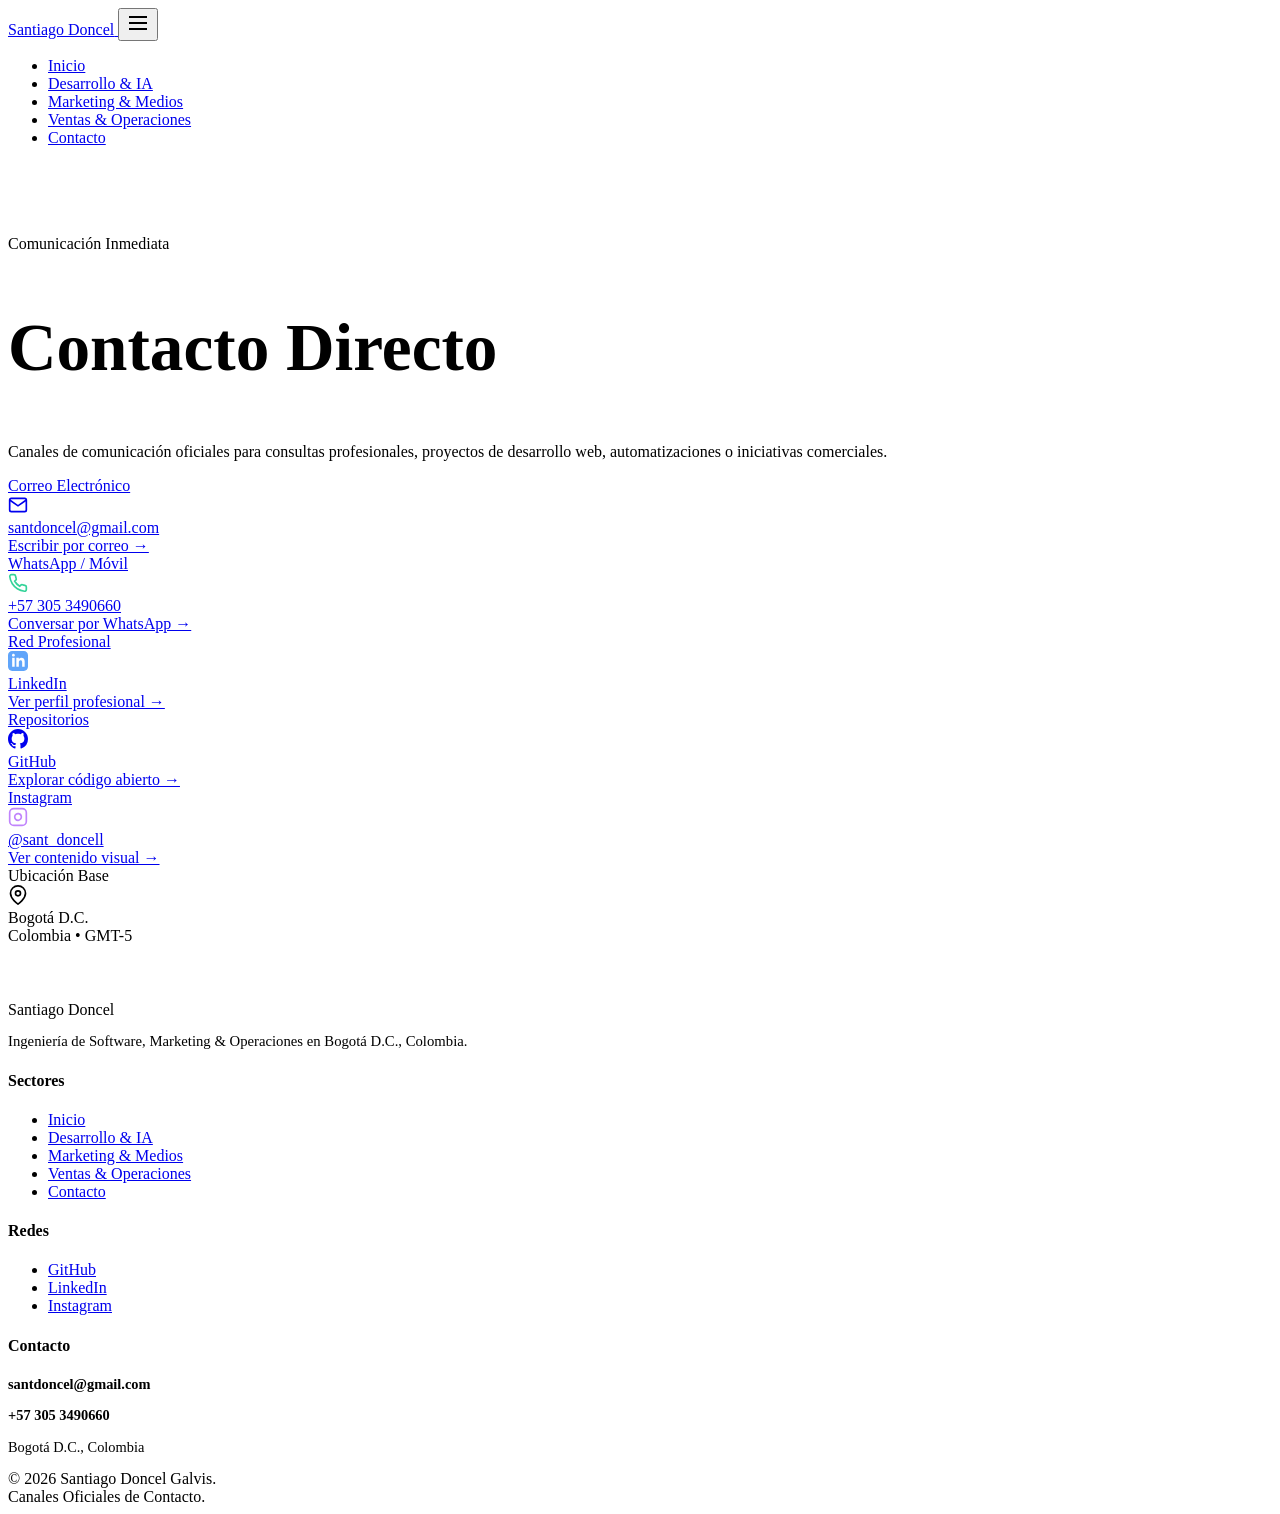
==== contacto.html @ d4a043fc "Subir sitio web inicial" ====
<!DOCTYPE html>
<html lang="es">
<head>
  <meta charset="UTF-8">
  <meta name="viewport" content="width=device-width, initial-scale=1.0">
  <meta name="description" content="Contacto Directo - Santiago Doncel Galvis. Correo electrónico, teléfono, WhatsApp, LinkedIn, GitHub e Instagram.">
  <meta name="author" content="Santiago Doncel Galvis">
  <title>Contacto Directo | Santiago Doncel Galvis</title>

  <!-- Hojas de Estilo Modulares -->
  <link rel="stylesheet" href="css/variables.css">
  <link rel="stylesheet" href="css/animations.css">
  <link rel="stylesheet" href="css/global.css">
  <link rel="stylesheet" href="css/components.css">
  <link rel="stylesheet" href="css/pages.css">

  <link rel="icon" type="image/svg+xml" href="data:image/svg+xml,<svg xmlns='http://www.w3.org/2000/svg' viewBox='0 0 100 100'><rect width='100' height='100' rx='25' fill='%23050b18'/><text x='50%' y='64%' font-size='52' font-weight='500' fill='%23f8fafc' font-family='serif' text-anchor='middle'>SD</text></svg>">
</head>
<body>

  <!-- Esferas Difuminadas con Transición Azul Claro -> Azul Oscuro -> Gris -->
  <div class="ambient-glow ambient-glow-1" aria-hidden="true"></div>
  <div class="ambient-glow ambient-glow-2" aria-hidden="true"></div>
  <div class="ambient-glow ambient-glow-3" aria-hidden="true"></div>

<!-- Encabezado y Navegación -->
  <header class="main-header" role="banner">
    <div class="nav-container">
      <a href="index.html" class="nav-brand" aria-label="Inicio - Santiago Doncel">
        <span class="brand-dot"></span>
        <span class="brand-name">Santiago Doncel</span>
      </a>

      <button class="mobile-nav-toggle" aria-label="Abrir menú de navegación" aria-expanded="false">
        <svg width="24" height="24" viewBox="0 0 24 24" fill="none" stroke="currentColor" stroke-width="2">
          <line x1="3" y1="12" x2="21" y2="12"></line>
          <line x1="3" y1="6" x2="21" y2="6"></line>
          <line x1="3" y1="18" x2="21" y2="18"></line>
        </svg>
      </button>

      <nav role="navigation">
        <ul class="nav-menu">
          <li><a href="index.html" class="nav-link">Inicio</a></li>
          <li><a href="software.html" class="nav-link">Desarrollo & IA</a></li>
          <li><a href="marketing.html" class="nav-link">Marketing & Medios</a></li>
          <li><a href="ventas.html" class="nav-link">Ventas & Operaciones</a></li>
          <li><a href="contacto.html" class="nav-link active nav-cta-btn">Contacto</a></li>
        </ul>
      </nav>
    </div>
  </header>

  <!-- Contenido Principal -->
  <main id="main-content" role="main">

    <!-- HERO CONTACTO MINIMALISTA -->
    <section class="section-padding" style="padding-top: 4.5rem; padding-bottom: 3.5rem;" aria-labelledby="contacto-hero-title">
      <div class="container">
        
        <div class="section-header text-left">
          <span class="section-kicker">Comunicación Inmediata</span>
          <h1 id="contacto-hero-title" class="hero-title" style="font-size: clamp(2.5rem, 5.5vw, 4.2rem);">
            Contacto <span class="text-serif-italic">Directo</span>
          </h1>
          <p class="section-description">
            Canales de comunicación oficiales para consultas profesionales, proyectos de desarrollo web, automatizaciones o iniciativas comerciales.
          </p>
        </div>

        <!-- CUADROS LIQUID GLASS DE CONTACTO DIRECTO -->
        <div class="contact-direct-grid animate-fade-up">
          
          <!-- Correo Electrónico -->
          <a href="mailto:santdoncel@gmail.com" class="contact-card-minimal">
            <div class="contact-card-top">
              <span class="contact-card-label">Correo Electrónico</span>
              <div class="contact-card-icon">
                <svg width="20" height="20" viewBox="0 0 24 24" fill="none" stroke="currentColor" stroke-width="2"><path d="M4 4h16c1.1 0 2 .9 2 2v12c0 1.1-.9 2-2 2H4c-1.1 0-2-.9-2-2V6c0-1.1.9-2 2-2z"></path><polyline points="22,6 12,13 2,6"></polyline></svg>
              </div>
            </div>
            <div>
              <div class="contact-card-val">santdoncel@gmail.com</div>
              <span class="contact-card-sub">Escribir por correo &rarr;</span>
            </div>
          </a>

          <!-- WhatsApp / Teléfono -->
          <a href="https://wa.me/573053490660" target="_blank" rel="noopener noreferrer" class="contact-card-minimal">
            <div class="contact-card-top">
              <span class="contact-card-label">WhatsApp / Móvil</span>
              <div class="contact-card-icon" style="color: #34d399;">
                <svg width="20" height="20" viewBox="0 0 24 24" fill="none" stroke="currentColor" stroke-width="2"><path d="M22 16.92v3a2 2 0 0 1-2.18 2 19.79 19.79 0 0 1-8.63-3.07 19.5 19.5 0 0 1-6-6 19.79 19.79 0 0 1-3.07-8.67A2 2 0 0 1 4.11 2h3a2 2 0 0 1 2 1.72 12.84 12.84 0 0 0 .7 2.81 2 2 0 0 1-.45 2.11L8.09 9.91a16 16 0 0 0 6 6l1.27-1.27a2 2 0 0 1 2.11-.45 12.84 12.84 0 0 0 2.81.7A2 2 0 0 1 22 16.92z"></path></svg>
              </div>
            </div>
            <div>
              <div class="contact-card-val">+57 305 3490660</div>
              <span class="contact-card-sub">Conversar por WhatsApp &rarr;</span>
            </div>
          </a>

          <!-- LinkedIn -->
          <a href="https://www.linkedin.com/in/santiago-doncel-4a2b92311/" target="_blank" rel="noopener noreferrer" class="contact-card-minimal">
            <div class="contact-card-top">
              <span class="contact-card-label">Red Profesional</span>
              <div class="contact-card-icon" style="color: #60a5fa;">
                <svg width="20" height="20" viewBox="0 0 24 24" fill="currentColor"><path d="M19 0h-14c-2.761 0-5 2.239-5 5v14c0 2.761 2.239 5 5 5h14c2.762 0 5-2.239 5-5v-14c0-2.761-2.238-5-5-5zm-11 19h-3v-11h3v11zm-1.5-12.268c-.966 0-1.75-.79-1.75-1.764s.784-1.764 1.75-1.764 1.75.79 1.75 1.764-.783 1.764-1.75 1.764zm13.5 12.268h-3v-5.604c0-3.368-4-3.113-4 0v5.604h-3v-11h3v1.765c1.396-2.586 7-2.777 7 2.476v6.759z"/></svg>
              </div>
            </div>
            <div>
              <div class="contact-card-val">LinkedIn</div>
              <span class="contact-card-sub">Ver perfil profesional &rarr;</span>
            </div>
          </a>

          <!-- GitHub -->
          <a href="https://github.com/Santiago-Doncel" target="_blank" rel="noopener noreferrer" class="contact-card-minimal">
            <div class="contact-card-top">
              <span class="contact-card-label">Repositorios</span>
              <div class="contact-card-icon">
                <svg width="20" height="20" viewBox="0 0 24 24" fill="currentColor"><path d="M12 0C5.37 0 0 5.37 0 12c0 5.31 3.435 9.795 8.205 11.385.6.105.825-.255.825-.57 0-.285-.015-1.23-.015-2.235-3.015.555-3.795-.735-4.035-1.41-.135-.345-.72-1.41-1.23-1.695-.42-.225-1.02-.78-.015-.795.945-.015 1.62.87 1.845 1.23 1.08 1.815 2.805 1.305 3.495.99.105-.78.42-1.305.765-1.605-2.67-.3-5.46-1.335-5.46-5.925 0-1.305.465-2.385 1.23-3.225-.12-.3-.54-1.53.12-3.18 0 0 1.005-.315 3.3 1.23.96-.27 1.98-.405 3-.405s2.04.135 3 .405c2.295-1.56 3.3-1.23 3.3-1.23.66 1.65.24 2.88.12 3.18.765.84 1.23 1.905 1.23 3.225 0 4.605-2.805 5.625-5.475 5.925.435.375.81 1.095.81 2.22 0 1.605-.015 2.895-.015 3.3 0 .315.225.69.825.57A12.02 12.02 0 0024 12c0-6.63-5.37-12-12-12z"/></svg>
              </div>
            </div>
            <div>
              <div class="contact-card-val">GitHub</div>
              <span class="contact-card-sub">Explorar código abierto &rarr;</span>
            </div>
          </a>

          <!-- Instagram -->
          <a href="https://www.instagram.com/sant_doncell?evlk=MTVpcDYzenp3eTBoOA==" target="_blank" rel="noopener noreferrer" class="contact-card-minimal">
            <div class="contact-card-top">
              <span class="contact-card-label">Instagram</span>
              <div class="contact-card-icon" style="color: #c084fc;">
                <svg width="20" height="20" viewBox="0 0 24 24" fill="none" stroke="currentColor" stroke-width="2"><rect x="2" y="2" width="20" height="20" rx="5" ry="5"></rect><path d="M16 11.37A4 4 0 1 1 12.63 8 4 4 0 0 1 16 11.37z"></path><line x1="17.5" y1="6.5" x2="17.51" y2="6.5"></line></svg>
              </div>
            </div>
            <div>
              <div class="contact-card-val">@sant_doncell</div>
              <span class="contact-card-sub">Ver contenido visual &rarr;</span>
            </div>
          </a>

          <!-- Ubicación -->
          <div class="contact-card-minimal">
            <div class="contact-card-top">
              <span class="contact-card-label">Ubicación Base</span>
              <div class="contact-card-icon">
                <svg width="20" height="20" viewBox="0 0 24 24" fill="none" stroke="currentColor" stroke-width="2"><path d="M21 10c0 7-9 13-9 13s-9-6-9-13a9 9 0 0 1 18 0z"></path><circle cx="12" cy="10" r="3"></circle></svg>
              </div>
            </div>
            <div>
              <div class="contact-card-val">Bogotá D.C.</div>
              <span class="contact-card-sub">Colombia • GMT-5</span>
            </div>
          </div>

        </div>

      </div>
    </section>

  </main>

  <!-- Footer -->
  <footer class="main-footer" role="contentinfo">
    <div class="container">
      <div class="footer-grid">
        <div class="footer-col">
          <div class="nav-brand" style="margin-bottom: 0.8rem;">
            <span class="brand-dot"></span>
            <span class="brand-name">Santiago Doncel</span>
          </div>
          <p style="font-size: 0.92rem; color: var(--color-text-muted); font-weight: 300;">
            Ingeniería de Software, Marketing & Operaciones en Bogotá D.C., Colombia.
          </p>
        </div>

        <div class="footer-col">
          <h4>Sectores</h4>
          <ul class="footer-links">
            <li><a href="index.html">Inicio</a></li>
            <li><a href="software.html">Desarrollo & IA</a></li>
            <li><a href="marketing.html">Marketing & Medios</a></li>
            <li><a href="ventas.html">Ventas & Operaciones</a></li>
            <li><a href="contacto.html">Contacto</a></li>
          </ul>
        </div>

        <div class="footer-col">
          <h4>Redes</h4>
          <ul class="footer-links">
            <li><a href="https://github.com/Santiago-Doncel" target="_blank" rel="noopener noreferrer">GitHub</a></li>
            <li><a href="https://www.linkedin.com/in/santiago-doncel-4a2b92311/" target="_blank" rel="noopener noreferrer">LinkedIn</a></li>
            <li><a href="https://www.instagram.com/sant_doncell?evlk=MTVpcDYzenp3eTBoOA==" target="_blank" rel="noopener noreferrer">Instagram</a></li>
          </ul>
        </div>

        <div class="footer-col">
          <h4>Contacto</h4>
          <p style="font-size: 0.9rem; color: var(--color-text-secondary); margin-bottom: 0.4rem;">
            <strong>santdoncel@gmail.com</strong>
          </p>
          <p style="font-size: 0.9rem; color: var(--color-text-secondary); margin-bottom: 0.4rem;">
            <strong>+57 305 3490660</strong>
          </p>
          <p style="font-size: 0.9rem; color: var(--color-text-muted);">
            Bogotá D.C., Colombia
          </p>
        </div>
      </div>

      <div class="footer-bottom">
        <div>&copy; 2026 Santiago Doncel Galvis.</div>
        <div>Canales Oficiales de Contacto.</div>
      </div>
    </div>
  </footer>

  <script src="js/main.js"></script>
</body>
</html>
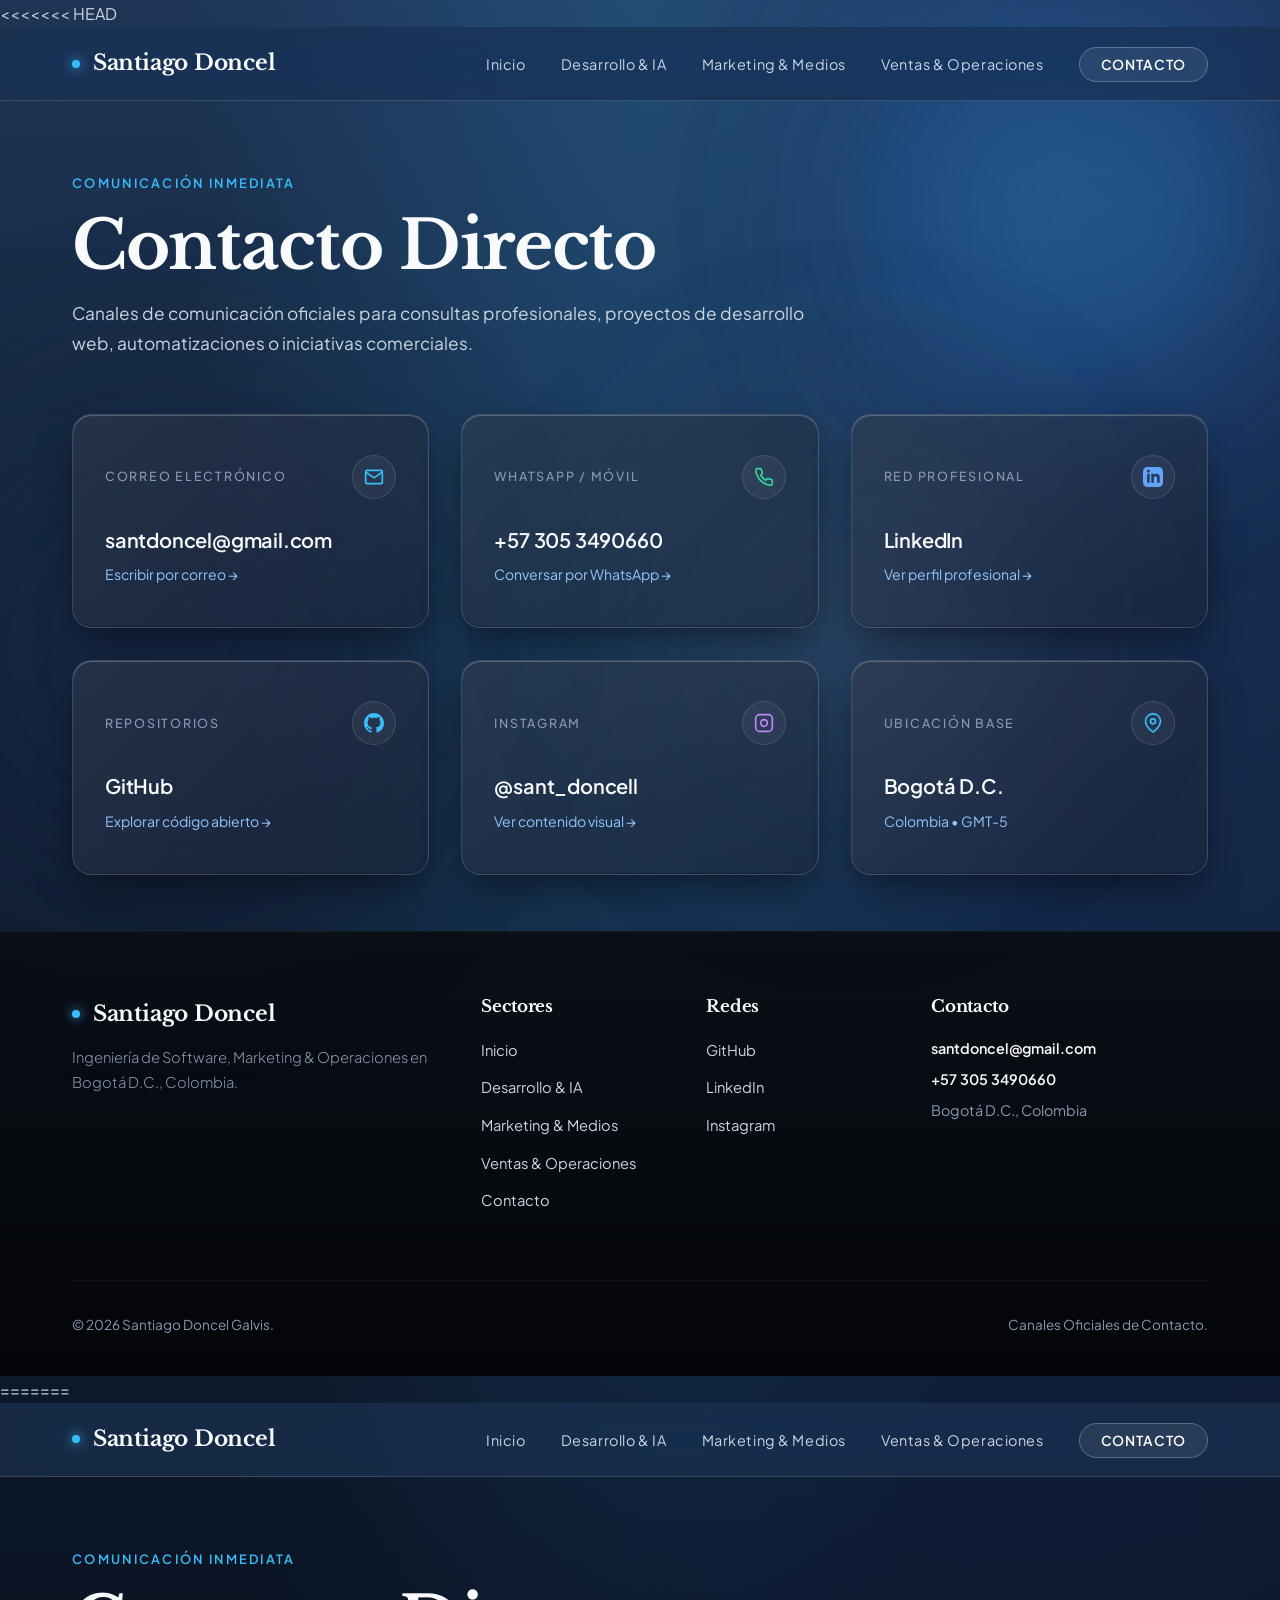
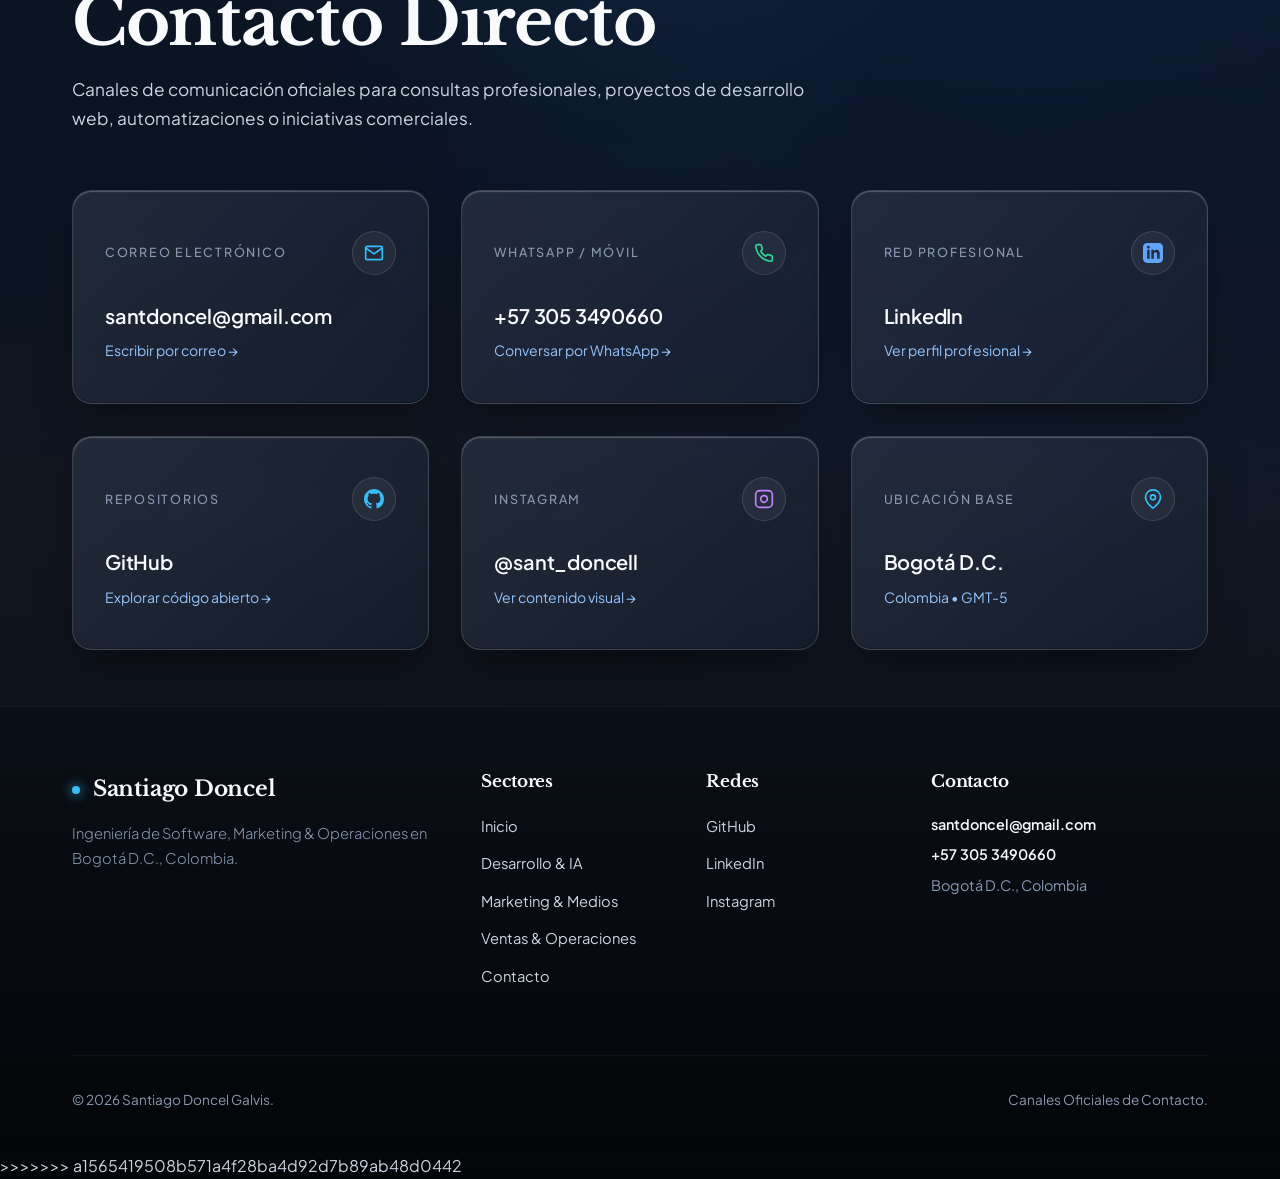
==== commit 58c1df95: "Nuevos archivos" ====
--- a/contacto.html
+++ b/contacto.html
@@ -1,3 +1,227 @@
+<<<<<<< HEAD
+<!DOCTYPE html>
+<html lang="es">
+<head>
+  <meta charset="UTF-8">
+  <meta name="viewport" content="width=device-width, initial-scale=1.0">
+  <meta name="description" content="Contacto Directo - Santiago Doncel Galvis. Correo electrónico, teléfono, WhatsApp, LinkedIn, GitHub e Instagram.">
+  <meta name="author" content="Santiago Doncel Galvis">
+  <title>Contacto Directo | Santiago Doncel Galvis</title>
+
+  <!-- Hojas de Estilo Modulares -->
+  <link rel="stylesheet" href="css/variables.css">
+  <link rel="stylesheet" href="css/animations.css">
+  <link rel="stylesheet" href="css/global.css">
+  <link rel="stylesheet" href="css/components.css">
+  <link rel="stylesheet" href="css/pages.css">
+
+  <link rel="icon" type="image/svg+xml" href="data:image/svg+xml,<svg xmlns='http://www.w3.org/2000/svg' viewBox='0 0 100 100'><rect width='100' height='100' rx='25' fill='%23050b18'/><text x='50%' y='64%' font-size='52' font-weight='500' fill='%23f8fafc' font-family='serif' text-anchor='middle'>SD</text></svg>">
+</head>
+<body>
+
+  <!-- Esferas Difuminadas con Transición Azul Claro -> Azul Oscuro -> Gris -->
+  <div class="ambient-glow ambient-glow-1" aria-hidden="true"></div>
+  <div class="ambient-glow ambient-glow-2" aria-hidden="true"></div>
+  <div class="ambient-glow ambient-glow-3" aria-hidden="true"></div>
+
+<!-- Encabezado y Navegación -->
+  <header class="main-header" role="banner">
+    <div class="nav-container">
+      <a href="index.html" class="nav-brand" aria-label="Inicio - Santiago Doncel">
+        <span class="brand-dot"></span>
+        <span class="brand-name">Santiago Doncel</span>
+      </a>
+
+      <button class="mobile-nav-toggle" aria-label="Abrir menú de navegación" aria-expanded="false">
+        <svg width="24" height="24" viewBox="0 0 24 24" fill="none" stroke="currentColor" stroke-width="2">
+          <line x1="3" y1="12" x2="21" y2="12"></line>
+          <line x1="3" y1="6" x2="21" y2="6"></line>
+          <line x1="3" y1="18" x2="21" y2="18"></line>
+        </svg>
+      </button>
+
+      <nav role="navigation">
+        <ul class="nav-menu">
+          <li><a href="index.html" class="nav-link">Inicio</a></li>
+          <li><a href="software.html" class="nav-link">Desarrollo & IA</a></li>
+          <li><a href="marketing.html" class="nav-link">Marketing & Medios</a></li>
+          <li><a href="ventas.html" class="nav-link">Ventas & Operaciones</a></li>
+          <li><a href="contacto.html" class="nav-link active nav-cta-btn">Contacto</a></li>
+        </ul>
+      </nav>
+    </div>
+  </header>
+
+  <!-- Contenido Principal -->
+  <main id="main-content" role="main">
+
+    <!-- HERO CONTACTO MINIMALISTA -->
+    <section class="section-padding" style="padding-top: 4.5rem; padding-bottom: 3.5rem;" aria-labelledby="contacto-hero-title">
+      <div class="container">
+        
+        <div class="section-header text-left">
+          <span class="section-kicker">Comunicación Inmediata</span>
+          <h1 id="contacto-hero-title" class="hero-title" style="font-size: clamp(2.5rem, 5.5vw, 4.2rem);">
+            Contacto <span class="text-serif-italic">Directo</span>
+          </h1>
+          <p class="section-description">
+            Canales de comunicación oficiales para consultas profesionales, proyectos de desarrollo web, automatizaciones o iniciativas comerciales.
+          </p>
+        </div>
+
+        <!-- CUADROS LIQUID GLASS DE CONTACTO DIRECTO -->
+        <div class="contact-direct-grid animate-fade-up">
+          
+          <!-- Correo Electrónico -->
+          <a href="mailto:santdoncel@gmail.com" class="contact-card-minimal">
+            <div class="contact-card-top">
+              <span class="contact-card-label">Correo Electrónico</span>
+              <div class="contact-card-icon">
+                <svg width="20" height="20" viewBox="0 0 24 24" fill="none" stroke="currentColor" stroke-width="2"><path d="M4 4h16c1.1 0 2 .9 2 2v12c0 1.1-.9 2-2 2H4c-1.1 0-2-.9-2-2V6c0-1.1.9-2 2-2z"></path><polyline points="22,6 12,13 2,6"></polyline></svg>
+              </div>
+            </div>
+            <div>
+              <div class="contact-card-val">santdoncel@gmail.com</div>
+              <span class="contact-card-sub">Escribir por correo &rarr;</span>
+            </div>
+          </a>
+
+          <!-- WhatsApp / Teléfono -->
+          <a href="https://wa.me/573053490660" target="_blank" rel="noopener noreferrer" class="contact-card-minimal">
+            <div class="contact-card-top">
+              <span class="contact-card-label">WhatsApp / Móvil</span>
+              <div class="contact-card-icon" style="color: #34d399;">
+                <svg width="20" height="20" viewBox="0 0 24 24" fill="none" stroke="currentColor" stroke-width="2"><path d="M22 16.92v3a2 2 0 0 1-2.18 2 19.79 19.79 0 0 1-8.63-3.07 19.5 19.5 0 0 1-6-6 19.79 19.79 0 0 1-3.07-8.67A2 2 0 0 1 4.11 2h3a2 2 0 0 1 2 1.72 12.84 12.84 0 0 0 .7 2.81 2 2 0 0 1-.45 2.11L8.09 9.91a16 16 0 0 0 6 6l1.27-1.27a2 2 0 0 1 2.11-.45 12.84 12.84 0 0 0 2.81.7A2 2 0 0 1 22 16.92z"></path></svg>
+              </div>
+            </div>
+            <div>
+              <div class="contact-card-val">+57 305 3490660</div>
+              <span class="contact-card-sub">Conversar por WhatsApp &rarr;</span>
+            </div>
+          </a>
+
+          <!-- LinkedIn -->
+          <a href="https://www.linkedin.com/in/santiago-doncel-4a2b92311/" target="_blank" rel="noopener noreferrer" class="contact-card-minimal">
+            <div class="contact-card-top">
+              <span class="contact-card-label">Red Profesional</span>
+              <div class="contact-card-icon" style="color: #60a5fa;">
+                <svg width="20" height="20" viewBox="0 0 24 24" fill="currentColor"><path d="M19 0h-14c-2.761 0-5 2.239-5 5v14c0 2.761 2.239 5 5 5h14c2.762 0 5-2.239 5-5v-14c0-2.761-2.238-5-5-5zm-11 19h-3v-11h3v11zm-1.5-12.268c-.966 0-1.75-.79-1.75-1.764s.784-1.764 1.75-1.764 1.75.79 1.75 1.764-.783 1.764-1.75 1.764zm13.5 12.268h-3v-5.604c0-3.368-4-3.113-4 0v5.604h-3v-11h3v1.765c1.396-2.586 7-2.777 7 2.476v6.759z"/></svg>
+              </div>
+            </div>
+            <div>
+              <div class="contact-card-val">LinkedIn</div>
+              <span class="contact-card-sub">Ver perfil profesional &rarr;</span>
+            </div>
+          </a>
+
+          <!-- GitHub -->
+          <a href="https://github.com/Santiago-Doncel" target="_blank" rel="noopener noreferrer" class="contact-card-minimal">
+            <div class="contact-card-top">
+              <span class="contact-card-label">Repositorios</span>
+              <div class="contact-card-icon">
+                <svg width="20" height="20" viewBox="0 0 24 24" fill="currentColor"><path d="M12 0C5.37 0 0 5.37 0 12c0 5.31 3.435 9.795 8.205 11.385.6.105.825-.255.825-.57 0-.285-.015-1.23-.015-2.235-3.015.555-3.795-.735-4.035-1.41-.135-.345-.72-1.41-1.23-1.695-.42-.225-1.02-.78-.015-.795.945-.015 1.62.87 1.845 1.23 1.08 1.815 2.805 1.305 3.495.99.105-.78.42-1.305.765-1.605-2.67-.3-5.46-1.335-5.46-5.925 0-1.305.465-2.385 1.23-3.225-.12-.3-.54-1.53.12-3.18 0 0 1.005-.315 3.3 1.23.96-.27 1.98-.405 3-.405s2.04.135 3 .405c2.295-1.56 3.3-1.23 3.3-1.23.66 1.65.24 2.88.12 3.18.765.84 1.23 1.905 1.23 3.225 0 4.605-2.805 5.625-5.475 5.925.435.375.81 1.095.81 2.22 0 1.605-.015 2.895-.015 3.3 0 .315.225.69.825.57A12.02 12.02 0 0024 12c0-6.63-5.37-12-12-12z"/></svg>
+              </div>
+            </div>
+            <div>
+              <div class="contact-card-val">GitHub</div>
+              <span class="contact-card-sub">Explorar código abierto &rarr;</span>
+            </div>
+          </a>
+
+          <!-- Instagram -->
+          <a href="https://www.instagram.com/sant_doncell?evlk=MTVpcDYzenp3eTBoOA==" target="_blank" rel="noopener noreferrer" class="contact-card-minimal">
+            <div class="contact-card-top">
+              <span class="contact-card-label">Instagram</span>
+              <div class="contact-card-icon" style="color: #c084fc;">
+                <svg width="20" height="20" viewBox="0 0 24 24" fill="none" stroke="currentColor" stroke-width="2"><rect x="2" y="2" width="20" height="20" rx="5" ry="5"></rect><path d="M16 11.37A4 4 0 1 1 12.63 8 4 4 0 0 1 16 11.37z"></path><line x1="17.5" y1="6.5" x2="17.51" y2="6.5"></line></svg>
+              </div>
+            </div>
+            <div>
+              <div class="contact-card-val">@sant_doncell</div>
+              <span class="contact-card-sub">Ver contenido visual &rarr;</span>
+            </div>
+          </a>
+
+          <!-- Ubicación -->
+          <div class="contact-card-minimal">
+            <div class="contact-card-top">
+              <span class="contact-card-label">Ubicación Base</span>
+              <div class="contact-card-icon">
+                <svg width="20" height="20" viewBox="0 0 24 24" fill="none" stroke="currentColor" stroke-width="2"><path d="M21 10c0 7-9 13-9 13s-9-6-9-13a9 9 0 0 1 18 0z"></path><circle cx="12" cy="10" r="3"></circle></svg>
+              </div>
+            </div>
+            <div>
+              <div class="contact-card-val">Bogotá D.C.</div>
+              <span class="contact-card-sub">Colombia • GMT-5</span>
+            </div>
+          </div>
+
+        </div>
+
+      </div>
+    </section>
+
+  </main>
+
+  <!-- Footer -->
+  <footer class="main-footer" role="contentinfo">
+    <div class="container">
+      <div class="footer-grid">
+        <div class="footer-col">
+          <div class="nav-brand" style="margin-bottom: 0.8rem;">
+            <span class="brand-dot"></span>
+            <span class="brand-name">Santiago Doncel</span>
+          </div>
+          <p style="font-size: 0.92rem; color: var(--color-text-muted); font-weight: 300;">
+            Ingeniería de Software, Marketing & Operaciones en Bogotá D.C., Colombia.
+          </p>
+        </div>
+
+        <div class="footer-col">
+          <h4>Sectores</h4>
+          <ul class="footer-links">
+            <li><a href="index.html">Inicio</a></li>
+            <li><a href="software.html">Desarrollo & IA</a></li>
+            <li><a href="marketing.html">Marketing & Medios</a></li>
+            <li><a href="ventas.html">Ventas & Operaciones</a></li>
+            <li><a href="contacto.html">Contacto</a></li>
+          </ul>
+        </div>
+
+        <div class="footer-col">
+          <h4>Redes</h4>
+          <ul class="footer-links">
+            <li><a href="https://github.com/Santiago-Doncel" target="_blank" rel="noopener noreferrer">GitHub</a></li>
+            <li><a href="https://www.linkedin.com/in/santiago-doncel-4a2b92311/" target="_blank" rel="noopener noreferrer">LinkedIn</a></li>
+            <li><a href="https://www.instagram.com/sant_doncell?evlk=MTVpcDYzenp3eTBoOA==" target="_blank" rel="noopener noreferrer">Instagram</a></li>
+          </ul>
+        </div>
+
+        <div class="footer-col">
+          <h4>Contacto</h4>
+          <p style="font-size: 0.9rem; color: var(--color-text-secondary); margin-bottom: 0.4rem;">
+            <strong>santdoncel@gmail.com</strong>
+          </p>
+          <p style="font-size: 0.9rem; color: var(--color-text-secondary); margin-bottom: 0.4rem;">
+            <strong>+57 305 3490660</strong>
+          </p>
+          <p style="font-size: 0.9rem; color: var(--color-text-muted);">
+            Bogotá D.C., Colombia
+          </p>
+        </div>
+      </div>
+
+      <div class="footer-bottom">
+        <div>&copy; 2026 Santiago Doncel Galvis.</div>
+        <div>Canales Oficiales de Contacto.</div>
+      </div>
+    </div>
+  </footer>
+
+  <script src="js/main.js"></script>
+</body>
+</html>
+=======
 <!DOCTYPE html>
 <html lang="es">
 <head>
@@ -220,3 +444,4 @@
   <script src="js/main.js"></script>
 </body>
 </html>
+>>>>>>> a1565419508b571a4f28ba4d92d7b89ab48d0442
--- a/css/variables.css
+++ b/css/variables.css
@@ -0,0 +1,77 @@
+/* ==========================================================================
+   PORTAFOLIO PROFESIONAL - SANTIAGO DONCEL GALVIS
+   Variables Globales: Transición de Azules Más Claros a Oscuros y Tonos de Grises
+   ========================================================================== */
+
+:root {
+  /* --- Transición Cromática Vertical: Azules Más Claros -> Oscuros -> Grises --- */
+  --color-grad-top: #1b3252;          /* Azul pizarra / acero más claro en el tope */
+  --color-grad-mid-1: #152740;        /* Azul marino medio */
+  --color-grad-mid-2: #101e33;        /* Azul noche profundo */
+  --color-grad-mid-3: #0c1729;        /* Azul medianoche */
+  --color-grad-gray-1: #121824;       /* Transición a gris pizarra / grafito */
+  --color-grad-gray-2: #0b0f17;       /* Gris carbón oscuro */
+  --color-grad-bottom: #030508;       /* Gris ébano profundo en el footer */
+
+  --color-bg-deep: #030508;
+  --color-bg-primary: #152740;
+  --color-bg-secondary: #0e1a2c;
+
+  /* --- Liquid Glass (Efecto Vidrio Líquido Orgánico) --- */
+  --liquid-glass-bg: linear-gradient(
+    135deg, 
+    rgba(255, 255, 255, 0.08) 0%, 
+    rgba(255, 255, 255, 0.02) 100%
+  ), rgba(16, 28, 48, 0.5);
+  
+  --liquid-glass-hover: linear-gradient(
+    135deg, 
+    rgba(255, 255, 255, 0.14) 0%, 
+    rgba(255, 255, 255, 0.04) 100%
+  ), rgba(20, 36, 62, 0.65);
+
+  --liquid-glass-border: rgba(255, 255, 255, 0.14);
+  --liquid-glass-border-hover: rgba(56, 189, 248, 0.45);
+  
+  --liquid-glass-shadow: 
+    0 16px 40px -10px rgba(0, 0, 0, 0.55), 
+    inset 0 1px 1px 0 rgba(255, 255, 255, 0.25),
+    inset 0 -1px 1px 0 rgba(0, 0, 0, 0.25);
+
+  --liquid-glass-shadow-hover: 
+    0 24px 50px -10px rgba(0, 0, 0, 0.7), 
+    0 0 30px rgba(56, 189, 248, 0.22),
+    inset 0 1px 2px 0 rgba(255, 255, 255, 0.4);
+
+  /* --- Acentos Sutiles de Luz --- */
+  --color-accent-cyan: #38bdf8;       /* Cian hielo refinado */
+  --color-accent-blue: #3b82f6;       /* Azul real sobrio */
+  --color-accent-soft-blue: #93c5fd;  /* Azul pálido elegante */
+  --color-accent-gold: #fbbf24;       /* Dorado tenue para logros */
+
+  /* --- Tipografía y Contrastes Nítidos --- */
+  --color-text-primary: #f8fafc;     /* Blanco platino nítido */
+  --color-text-secondary: #cbd5e1;   /* Gris perla para párrafos */
+  --color-text-muted: #8899b2;       /* Azul pizarra atenuado */
+  --color-text-dim: #475569;
+
+  /* --- Tipografía: Baskerville SOLO Y ÚNICAMENTE para títulos; Plus Jakarta Sans pareja para el resto --- */
+  --font-title: 'Libre Baskerville', Baskerville, 'Baskerville Old Face', Georgia, serif;
+  --font-body: 'Plus Jakarta Sans', -apple-system, BlinkMacSystemFont, 'Segoe UI', Roboto, sans-serif;
+  --font-mono: 'JetBrains Mono', Consolas, monospace;
+
+  /* --- Transiciones y Curvas Suaves --- */
+  --transition-fast: 0.2s cubic-bezier(0.16, 1, 0.3, 1);
+  --transition-smooth: 0.4s cubic-bezier(0.16, 1, 0.3, 1);
+  --transition-liquid: 0.6s cubic-bezier(0.16, 1, 0.3, 1);
+
+  /* --- Radios de Borde Líquidos --- */
+  --radius-liquid-sm: 12px;
+  --radius-liquid-md: 20px;
+  --radius-liquid-lg: 28px;
+  --radius-liquid-xl: 36px;
+  --radius-full: 9999px;
+
+  --max-width: 1200px;
+  --nav-height: 74px;
+}
--- a/css/animations.css
+++ b/css/animations.css
@@ -0,0 +1,122 @@
+/* ==========================================================================
+   PORTAFOLIO PROFESIONAL - SANTIAGO DONCEL GALVIS
+   Animaciones Suaves, Difuminados y Efectos Visuales
+   ========================================================================== */
+
+/* --- Animaciones de Fondo Flotante (Orbes Difuminadas) --- */
+@keyframes floatGlow {
+  0% {
+    transform: translate(0, 0) scale(1);
+    opacity: 0.35;
+  }
+  50% {
+    transform: translate(30px, -40px) scale(1.15);
+    opacity: 0.55;
+  }
+  100% {
+    transform: translate(0, 0) scale(1);
+    opacity: 0.35;
+  }
+}
+
+@keyframes floatGlowReverse {
+  0% {
+    transform: translate(0, 0) scale(1);
+    opacity: 0.3;
+  }
+  50% {
+    transform: translate(-35px, 35px) scale(1.2);
+    opacity: 0.5;
+  }
+  100% {
+    transform: translate(0, 0) scale(1);
+    opacity: 0.3;
+  }
+}
+
+/* --- Pulso Sutil para Badges --- */
+@keyframes pulseDot {
+  0% {
+    transform: scale(0.95);
+    box-shadow: 0 0 0 0 rgba(56, 189, 248, 0.7);
+  }
+  70% {
+    transform: scale(1);
+    box-shadow: 0 0 0 8px rgba(56, 189, 248, 0);
+  }
+  100% {
+    transform: scale(0.95);
+    box-shadow: 0 0 0 0 rgba(56, 189, 248, 0);
+  }
+}
+
+/* --- Entrada Suave (Fade In Up) --- */
+@keyframes fadeInUp {
+  from {
+    opacity: 0;
+    transform: translateY(24px);
+  }
+  to {
+    opacity: 1;
+    transform: translateY(0);
+  }
+}
+
+@keyframes fadeIn {
+  from { opacity: 0; }
+  to { opacity: 1; }
+}
+
+/* --- Clases Utilitarias de Animación --- */
+.animate-fade-in {
+  animation: fadeIn 0.8s ease forwards;
+}
+
+.animate-fade-up {
+  animation: fadeInUp 0.7s cubic-bezier(0.16, 1, 0.3, 1) forwards;
+}
+
+/* Retardos escalonados */
+.delay-1 { animation-delay: 0.1s; }
+.delay-2 { animation-delay: 0.2s; }
+.delay-3 { animation-delay: 0.3s; }
+.delay-4 { animation-delay: 0.4s; }
+
+/* Decoración ambiental: Esferas Difuminadas con Transición Azul Claro -> Azul Oscuro -> Gris */
+.ambient-glow {
+  position: fixed;
+  border-radius: 50%;
+  pointer-events: none;
+  z-index: 0;
+  filter: blur(85px);
+}
+
+/* Esfera 1 (Superior): Azul claro / Cian */
+.ambient-glow-1 {
+  top: -5%;
+  right: -5%;
+  width: 520px;
+  height: 520px;
+  background: radial-gradient(circle, rgba(56, 189, 248, 0.22) 0%, rgba(37, 99, 235, 0.1) 60%, transparent 80%);
+  animation: floatGlow 14s ease-in-out infinite;
+}
+
+/* Esfera 2 (Intermedia): Azul marino profundo */
+.ambient-glow-2 {
+  top: 40%;
+  left: -10%;
+  width: 580px;
+  height: 580px;
+  background: radial-gradient(circle, rgba(20, 45, 85, 0.25) 0%, rgba(14, 28, 54, 0.12) 60%, transparent 80%);
+  animation: floatGlowReverse 16s ease-in-out infinite;
+}
+
+/* Esfera 3 (Inferior): Gris pizarra / niebla de grafito */
+.ambient-glow-3 {
+  bottom: 5%;
+  right: 15%;
+  width: 480px;
+  height: 480px;
+  background: radial-gradient(circle, rgba(100, 116, 139, 0.16) 0%, rgba(51, 65, 85, 0.08) 60%, transparent 80%);
+  animation: floatGlow 18s ease-in-out infinite alternate;
+}
--- a/css/global.css
+++ b/css/global.css
@@ -0,0 +1,497 @@
+/* ==========================================================================
+   PORTAFOLIO PROFESIONAL - SANTIAGO DONCEL GALVIS
+   Estilos Globales: Transición de Azules Más Claros a Oscuros y Tonos de Grises
+   ========================================================================== */
+
+@import url('https://fonts.googleapis.com/css2?family=Libre+Baskerville:ital,wght@0,400;0,700;1,400&family=Plus+Jakarta+Sans:wght@300;400;500;600;700&family=JetBrains+Mono:wght@400;500&display=swap');
+
+/* --- Reset Universal --- */
+*, *::before, *::after {
+  box-sizing: border-box;
+  margin: 0;
+  padding: 0;
+}
+
+html {
+  font-size: 16px;
+  scroll-behavior: smooth;
+  scroll-padding-top: calc(var(--nav-height) + 20px);
+  -webkit-font-smoothing: antialiased;
+  -moz-osx-font-smoothing: grayscale;
+}
+
+/* --- Fondo con Transición Vertical: De Azules Más Claros a Oscuros y Tonos de Grises --- */
+body {
+  min-height: 100vh;
+  background-color: var(--color-grad-bottom);
+  background-image: 
+    radial-gradient(ellipse at 50% 0%, rgba(56, 189, 248, 0.16) 0%, transparent 50%),
+    radial-gradient(ellipse at 80% 30%, rgba(37, 99, 235, 0.12) 0%, transparent 60%),
+    linear-gradient(
+      180deg,
+      #1e3556 0%,          /* 1. Azul pizarra / acero más claro en la cabecera y hero */
+      #182b45 14%,         /* 2. Azul marino medio */
+      #132238 30%,         /* 3. Azul noche */
+      #0e1a2b 46%,         /* 4. Azul profundo */
+      #0a1322 62%,         /* 5. Azul oscuro medianoche */
+      #111620 76%,         /* 6. Transición a gris pizarra / grafito azulado */
+      #0b0e15 90%,         /* 7. Gris carbón oscuro */
+      #030508 100%         /* 8. Gris ébano profundo en el cierre / pie de página */
+    );
+  background-attachment: scroll;
+  background-repeat: no-repeat;
+  background-size: 100% 100%;
+  color: var(--color-text-secondary);
+  font-family: var(--font-body);
+  line-height: 1.7;
+  overflow-x: hidden;
+  position: relative;
+}
+
+/* Selección de Texto Elegante */
+::selection {
+  background: rgba(56, 189, 248, 0.35);
+  color: #ffffff;
+}
+
+/* Enlaces base */
+a {
+  color: var(--color-accent-cyan);
+  text-decoration: none;
+  font-family: inherit;
+  transition: all var(--transition-fast);
+}
+
+a:hover {
+  color: #bae6fd;
+}
+
+/* --- TÍTULOS: SOLO Y ÚNICAMENTE BASKERVILLE --- */
+h1, h2, h3, h4, h5, h6 {
+  font-family: var(--font-title);
+  color: var(--color-text-primary);
+  font-weight: 700;
+  line-height: 1.25;
+  letter-spacing: -0.01em;
+}
+
+h1 {
+  font-size: clamp(2.4rem, 5.5vw, 4rem);
+}
+
+h2 {
+  font-size: clamp(1.9rem, 3.8vw, 2.8rem);
+}
+
+h3 {
+  font-size: clamp(1.3rem, 2.4vw, 1.8rem);
+}
+
+h4 {
+  font-size: 1.15rem;
+}
+
+/* --- TIPOGRAFÍA PAREJA PARA EL RESTO (Plus Jakarta Sans) --- */
+p {
+  font-family: var(--font-body);
+  margin-bottom: 1.2rem;
+  color: var(--color-text-secondary);
+  font-weight: 400;
+  font-size: 1rem;
+}
+
+p:last-child {
+  margin-bottom: 0;
+}
+
+/* Énfasis en texto pareja */
+strong {
+  font-family: var(--font-body);
+  font-weight: 600;
+  color: var(--color-text-primary);
+}
+
+em {
+  font-style: italic;
+  color: #93c5fd;
+  font-family: inherit;
+}
+
+mark {
+  font-family: var(--font-body);
+  background: rgba(56, 189, 248, 0.15);
+  color: var(--color-accent-cyan);
+  padding: 0.15em 0.5em;
+  border-radius: 6px;
+  border: 1px solid rgba(56, 189, 248, 0.3);
+  font-weight: 500;
+}
+
+code {
+  font-family: var(--font-mono);
+  font-size: 0.88em;
+  background: rgba(8, 16, 32, 0.7);
+  color: #7dd3fc;
+  padding: 0.2em 0.5em;
+  border-radius: 6px;
+  border: 1px solid rgba(255, 255, 255, 0.1);
+}
+
+ins {
+  font-family: var(--font-body);
+  text-decoration: none;
+  background: rgba(16, 185, 129, 0.14);
+  color: #34d399;
+  padding: 0.1em 0.4em;
+  border-radius: 4px;
+  font-weight: 500;
+}
+
+del {
+  font-family: var(--font-body);
+  color: #64748b;
+  text-decoration: line-through;
+}
+
+abbr[title] {
+  text-decoration: underline dotted var(--color-accent-cyan);
+  cursor: help;
+}
+
+.text-gradient {
+  background: linear-gradient(135deg, #ffffff 0%, #cbd5e1 50%, #38bdf8 100%);
+  -webkit-background-clip: text;
+  -webkit-text-fill-color: transparent;
+  display: inline-block;
+}
+
+.text-title-italic {
+  font-family: var(--font-title);
+  font-style: italic;
+  font-weight: 400;
+}
+
+/* --- Contenedores y Estructuras Divisorias --- */
+.container {
+  width: 100%;
+  max-width: var(--max-width);
+  margin-left: auto;
+  margin-right: auto;
+  padding-left: 2rem;
+  padding-right: 2rem;
+  position: relative;
+  z-index: 1;
+}
+
+.section-padding {
+  padding-top: 5.5rem;
+  padding-bottom: 5.5rem;
+}
+
+.section-padding-sm {
+  padding-top: 3.5rem;
+  padding-bottom: 3.5rem;
+}
+
+/* Divisor Minimalista Líquido */
+.glow-divider {
+  border: none;
+  height: 1px;
+  background: linear-gradient(90deg, transparent, rgba(255, 255, 255, 0.18), transparent);
+  margin: 4rem auto;
+  width: 70%;
+}
+
+.section-header {
+  text-align: center;
+  margin-bottom: 3.5rem;
+  max-width: 760px;
+  margin-left: auto;
+  margin-right: auto;
+}
+
+.section-header.text-left {
+  text-align: left;
+  margin-left: 0;
+}
+
+.section-kicker {
+  display: inline-block;
+  font-family: var(--font-body);
+  font-size: 0.8rem;
+  font-weight: 600;
+  text-transform: uppercase;
+  letter-spacing: 0.18em;
+  color: var(--color-accent-cyan);
+  margin-bottom: 0.9rem;
+}
+
+.section-description {
+  font-family: var(--font-body);
+  font-size: 1.08rem;
+  color: var(--color-text-secondary);
+  font-weight: 400;
+  margin-top: 1rem;
+  line-height: 1.7;
+}
+
+/* --- Navegación Principal (Liquid Glass en Azul Claro Superior) --- */
+.main-header {
+  position: sticky;
+  top: 0;
+  left: 0;
+  width: 100%;
+  height: var(--nav-height);
+  background: rgba(28, 48, 77, 0.75);
+  backdrop-filter: blur(24px) saturate(180%);
+  -webkit-backdrop-filter: blur(24px) saturate(180%);
+  border-bottom: 1px solid rgba(255, 255, 255, 0.14);
+  z-index: 1000;
+  transition: all var(--transition-smooth);
+}
+
+.main-header.scrolled {
+  background: rgba(14, 24, 40, 0.92);
+  border-bottom-color: rgba(255, 255, 255, 0.18);
+  box-shadow: 0 10px 30px rgba(0, 0, 0, 0.45);
+}
+
+.nav-container {
+  display: flex;
+  align-items: center;
+  justify-content: space-between;
+  height: 100%;
+  max-width: var(--max-width);
+  margin: 0 auto;
+  padding: 0 2rem;
+}
+
+.nav-brand {
+  display: flex;
+  align-items: center;
+  gap: 0.8rem;
+}
+
+.brand-dot {
+  width: 8px;
+  height: 8px;
+  border-radius: 50%;
+  background: var(--color-accent-cyan);
+  box-shadow: 0 0 12px var(--color-accent-cyan);
+}
+
+.brand-name {
+  font-family: var(--font-title);
+  font-size: 1.35rem;
+  letter-spacing: -0.01em;
+  color: var(--color-text-primary);
+  font-weight: 700;
+}
+
+.nav-menu {
+  display: flex;
+  align-items: center;
+  list-style: none;
+  gap: 2.2rem;
+}
+
+.nav-link {
+  font-family: var(--font-body);
+  font-size: 0.9rem;
+  font-weight: 400;
+  letter-spacing: 0.04em;
+  color: var(--color-text-secondary);
+  padding: 0.4rem 0;
+  position: relative;
+  transition: color var(--transition-fast);
+}
+
+.nav-link::after {
+  content: '';
+  position: absolute;
+  bottom: 0;
+  left: 0;
+  width: 0;
+  height: 1px;
+  background: var(--color-accent-cyan);
+  transition: width var(--transition-fast);
+}
+
+.nav-link:hover {
+  color: var(--color-text-primary);
+}
+
+.nav-link:hover::after,
+.nav-link.active::after {
+  width: 100%;
+}
+
+.nav-link.active {
+  color: var(--color-text-primary);
+  font-weight: 600;
+}
+
+.nav-cta-btn {
+  font-family: var(--font-body);
+  padding: 0.5rem 1.3rem;
+  border: 1px solid rgba(255, 255, 255, 0.25);
+  border-radius: var(--radius-full);
+  background: rgba(255, 255, 255, 0.08);
+  backdrop-filter: blur(12px);
+  color: #ffffff !important;
+  font-size: 0.86rem;
+  font-weight: 500;
+  letter-spacing: 0.06em;
+  text-transform: uppercase;
+  transition: all var(--transition-fast);
+}
+
+.nav-cta-btn:hover {
+  background: rgba(255, 255, 255, 0.16);
+  border-color: rgba(255, 255, 255, 0.45);
+  box-shadow: 0 0 20px rgba(56, 189, 248, 0.3);
+  transform: translateY(-1px);
+}
+
+.nav-cta-btn::after {
+  display: none !important;
+}
+
+.mobile-nav-toggle {
+  display: none;
+  background: transparent;
+  border: none;
+  cursor: pointer;
+  padding: 0.5rem;
+  color: var(--color-text-primary);
+}
+
+/* --- Pie de Página Minimalista (Gris Carbón / Ébano Profundo) --- */
+.main-footer {
+  background: linear-gradient(180deg, #0b0f17 0%, #030508 100%);
+  border-top: 1px solid rgba(255, 255, 255, 0.08);
+  padding-top: 4rem;
+  padding-bottom: 2.5rem;
+  position: relative;
+  font-family: var(--font-body);
+}
+
+.footer-grid {
+  display: grid;
+  grid-template-columns: 2fr 1fr 1fr 1.5fr;
+  gap: 2.5rem;
+  margin-bottom: 3.5rem;
+}
+
+.footer-col h4 {
+  font-family: var(--font-title);
+  font-size: 1.05rem;
+  color: var(--color-text-primary);
+  margin-bottom: 1.2rem;
+  font-weight: 700;
+}
+
+.footer-links {
+  list-style: none;
+}
+
+.footer-links li {
+  margin-bottom: 0.65rem;
+}
+
+.footer-links a {
+  font-family: var(--font-body);
+  color: var(--color-text-secondary);
+  font-size: 0.92rem;
+  font-weight: 400;
+  transition: color var(--transition-fast);
+}
+
+.footer-links a:hover {
+  color: var(--color-accent-cyan);
+}
+
+.footer-social-row {
+  display: flex;
+  gap: 0.8rem;
+  margin-top: 1rem;
+}
+
+.social-pill-btn {
+  display: inline-flex;
+  align-items: center;
+  justify-content: center;
+  width: 42px;
+  height: 42px;
+  border-radius: 50%;
+  background: rgba(255, 255, 255, 0.04);
+  border: 1px solid rgba(255, 255, 255, 0.12);
+  color: var(--color-text-secondary);
+  transition: all var(--transition-fast);
+}
+
+.social-pill-btn:hover {
+  background: rgba(255, 255, 255, 0.1);
+  color: #ffffff;
+  border-color: rgba(255, 255, 255, 0.35);
+  transform: translateY(-2px);
+}
+
+.footer-bottom {
+  display: flex;
+  align-items: center;
+  justify-content: space-between;
+  padding-top: 2rem;
+  border-top: 1px solid rgba(255, 255, 255, 0.05);
+  font-size: 0.85rem;
+  color: var(--color-text-muted);
+  font-weight: 400;
+}
+
+/* --- Media Queries Responsivas --- */
+@media (max-width: 992px) {
+  .footer-grid {
+    grid-template-columns: 1fr 1fr;
+    gap: 2rem;
+  }
+}
+
+@media (max-width: 768px) {
+  .mobile-nav-toggle {
+    display: block;
+  }
+
+  .nav-menu {
+    position: fixed;
+    top: var(--nav-height);
+    left: 0;
+    width: 100%;
+    background: rgba(16, 26, 42, 0.98);
+    backdrop-filter: blur(30px);
+    flex-direction: column;
+    padding: 2.5rem 2rem;
+    gap: 1.8rem;
+    border-bottom: 1px solid var(--liquid-glass-border);
+    transform: translateY(-150%);
+    opacity: 0;
+    visibility: hidden;
+    transition: all var(--transition-smooth);
+  }
+
+  .nav-menu.open {
+    transform: translateY(0);
+    opacity: 1;
+    visibility: visible;
+  }
+
+  .footer-grid {
+    grid-template-columns: 1fr;
+    gap: 2rem;
+  }
+
+  .footer-bottom {
+    flex-direction: column;
+    gap: 1rem;
+    text-align: center;
+  }
+}
--- a/css/components.css
+++ b/css/components.css
@@ -0,0 +1,485 @@
+/* ==========================================================================
+   PORTAFOLIO PROFESIONAL - SANTIAGO DONCEL GALVIS
+   Componentes: Cuadros Liquid Glass, Tablas Minimalistas, Botones y Visor Lightbox
+   ========================================================================== */
+
+/* --- Cuadros Liquid Glass (Vidrio Líquido Orgánico) --- */
+.glass-card,
+.liquid-glass-card {
+  background: var(--liquid-glass-bg);
+  backdrop-filter: blur(28px) saturate(190%);
+  -webkit-backdrop-filter: blur(28px) saturate(190%);
+  border: 1px solid var(--liquid-glass-border);
+  border-radius: var(--radius-liquid-lg);
+  padding: 2.4rem;
+  box-shadow: var(--liquid-glass-shadow);
+  transition: all var(--transition-liquid);
+  position: relative;
+  overflow: hidden;
+}
+
+/* Reflejo especular superior característico del vidrio líquido */
+.glass-card::before,
+.liquid-glass-card::before {
+  content: '';
+  position: absolute;
+  top: 0;
+  left: 5%;
+  right: 5%;
+  height: 1px;
+  background: linear-gradient(90deg, transparent, rgba(255, 255, 255, 0.4), transparent);
+  pointer-events: none;
+}
+
+.glass-card:hover,
+.liquid-glass-card:hover {
+  background: var(--liquid-glass-hover);
+  border-color: var(--liquid-glass-border-hover);
+  box-shadow: var(--liquid-glass-shadow-hover);
+  transform: translateY(-4px);
+}
+
+/* Tarjeta de métrica minimalista (Tipografía pareja en números) */
+.stat-card {
+  padding: 2rem 1.6rem;
+  text-align: center;
+  border-radius: var(--radius-liquid-md);
+  background: var(--liquid-glass-bg);
+  backdrop-filter: blur(20px);
+  -webkit-backdrop-filter: blur(20px);
+  border: 1px solid var(--liquid-glass-border);
+  box-shadow: var(--liquid-glass-shadow);
+  transition: all var(--transition-smooth);
+}
+
+.stat-card:hover {
+  border-color: rgba(255, 255, 255, 0.3);
+  transform: translateY(-3px);
+}
+
+.stat-number {
+  font-family: var(--font-body);
+  font-size: 2.6rem;
+  font-weight: 700;
+  color: var(--color-text-primary);
+  line-height: 1;
+  margin-bottom: 0.5rem;
+  letter-spacing: -0.02em;
+}
+
+.stat-number.gold {
+  color: #fbbf24;
+}
+
+.stat-label {
+  font-family: var(--font-body);
+  font-size: 0.82rem;
+  font-weight: 500;
+  color: var(--color-text-muted);
+  text-transform: uppercase;
+  letter-spacing: 0.08em;
+}
+
+/* --- Botones Minimalistas (Tipografía Pareja) --- */
+.btn {
+  display: inline-flex;
+  align-items: center;
+  justify-content: center;
+  gap: 0.6rem;
+  padding: 0.85rem 1.8rem;
+  font-family: var(--font-body);
+  font-size: 0.88rem;
+  font-weight: 500;
+  letter-spacing: 0.04em;
+  border-radius: var(--radius-full);
+  cursor: pointer;
+  border: 1px solid transparent;
+  transition: all var(--transition-fast);
+  text-decoration: none;
+  line-height: 1;
+}
+
+.btn:active {
+  transform: scale(0.98);
+}
+
+.btn-primary {
+  background: #ffffff;
+  color: #02050e !important;
+  font-weight: 600;
+  box-shadow: 0 4px 20px rgba(255, 255, 255, 0.2);
+}
+
+.btn-primary:hover {
+  background: #e2e8f0;
+  transform: translateY(-2px);
+  box-shadow: 0 8px 25px rgba(255, 255, 255, 0.35);
+}
+
+.btn-secondary {
+  background: rgba(255, 255, 255, 0.04);
+  color: #ffffff !important;
+  border: 1px solid rgba(255, 255, 255, 0.18);
+  backdrop-filter: blur(16px);
+}
+
+.btn-secondary:hover {
+  background: rgba(255, 255, 255, 0.1);
+  border-color: rgba(255, 255, 255, 0.4);
+  transform: translateY(-2px);
+}
+
+.btn-sm {
+  padding: 0.55rem 1.25rem;
+  font-size: 0.82rem;
+}
+
+.btn-group {
+  display: flex;
+  flex-wrap: wrap;
+  align-items: center;
+  gap: 1rem;
+}
+
+/* --- Badges y Chips Minimalistas --- */
+.badge {
+  display: inline-flex;
+  align-items: center;
+  gap: 0.4rem;
+  padding: 0.32rem 0.85rem;
+  font-family: var(--font-body);
+  font-size: 0.76rem;
+  font-weight: 500;
+  border-radius: var(--radius-full);
+  letter-spacing: 0.05em;
+  text-transform: uppercase;
+}
+
+.badge-cyan {
+  background: rgba(56, 189, 248, 0.08);
+  color: #7dd3fc;
+  border: 1px solid rgba(56, 189, 248, 0.25);
+}
+
+.badge-blue {
+  background: rgba(37, 99, 235, 0.1);
+  color: #93c5fd;
+  border: 1px solid rgba(37, 99, 235, 0.25);
+}
+
+.badge-gold {
+  background: rgba(245, 158, 11, 0.1);
+  color: #fbbf24;
+  border: 1px solid rgba(245, 158, 11, 0.3);
+}
+
+.badge-purple {
+  background: rgba(168, 85, 247, 0.1);
+  color: #c084fc;
+  border: 1px solid rgba(168, 85, 247, 0.25);
+}
+
+.badge-emerald {
+  background: rgba(16, 185, 129, 0.1);
+  color: #34d399;
+  border: 1px solid rgba(16, 185, 129, 0.3);
+}
+
+.tech-cloud {
+  display: flex;
+  flex-wrap: wrap;
+  gap: 0.5rem;
+  margin: 1rem 0;
+}
+
+.tech-chip {
+  display: inline-flex;
+  align-items: center;
+  gap: 0.35rem;
+  background: rgba(255, 255, 255, 0.03);
+  border: 1px solid rgba(255, 255, 255, 0.08);
+  padding: 0.35rem 0.85rem;
+  border-radius: var(--radius-liquid-sm);
+  font-family: var(--font-body);
+  font-size: 0.82rem;
+  font-weight: 400;
+  color: var(--color-text-secondary);
+  transition: all var(--transition-fast);
+}
+
+.tech-chip:hover {
+  background: rgba(255, 255, 255, 0.08);
+  border-color: rgba(255, 255, 255, 0.25);
+  color: #ffffff;
+}
+
+/* --- TABLAS MINIMALISTAS LIQUID GLASS --- */
+.table-responsive {
+  width: 100%;
+  overflow-x: auto;
+  -webkit-overflow-scrolling: touch;
+  margin: 2rem 0;
+  border-radius: var(--radius-liquid-md);
+  border: 1px solid var(--liquid-glass-border);
+  background: var(--liquid-glass-bg);
+  backdrop-filter: blur(28px);
+  -webkit-backdrop-filter: blur(28px);
+  box-shadow: var(--liquid-glass-shadow);
+}
+
+table.custom-table {
+  width: 100%;
+  border-collapse: collapse;
+  text-align: left;
+  font-size: 0.92rem;
+  font-family: var(--font-body);
+}
+
+table.custom-table caption {
+  caption-side: top;
+  text-align: left;
+  padding: 1.4rem 1.8rem 0.8rem;
+  font-family: var(--font-title);
+  font-size: 1.35rem;
+  font-weight: 700;
+  color: var(--color-text-primary);
+}
+
+table.custom-table thead {
+  border-bottom: 1px solid rgba(255, 255, 255, 0.12);
+  background: rgba(255, 255, 255, 0.02);
+}
+
+table.custom-table th {
+  padding: 1rem 1.4rem;
+  font-family: var(--font-body);
+  font-size: 0.78rem;
+  font-weight: 600;
+  text-transform: uppercase;
+  letter-spacing: 0.1em;
+  color: var(--color-text-muted);
+}
+
+table.custom-table td {
+  padding: 1.1rem 1.4rem;
+  border-bottom: 1px solid rgba(255, 255, 255, 0.04);
+  color: var(--color-text-secondary);
+  font-family: var(--font-body);
+  font-weight: 400;
+}
+
+table.custom-table tbody tr {
+  transition: background-color var(--transition-fast);
+}
+
+table.custom-table tbody tr:hover {
+  background: rgba(255, 255, 255, 0.03);
+}
+
+table.custom-table tbody tr:last-child td {
+  border-bottom: none;
+}
+
+table.custom-table tfoot {
+  border-top: 1px solid rgba(255, 255, 255, 0.08);
+  font-size: 0.84rem;
+  color: var(--color-text-muted);
+}
+
+table.custom-table tfoot td {
+  padding: 0.9rem 1.4rem;
+}
+
+/* --- Imágenes, Figuras y Liquid Glass Cards para Galería --- */
+figure {
+  margin: 0;
+  display: block;
+}
+
+.profile-figure {
+  position: relative;
+  display: inline-block;
+  border-radius: var(--radius-liquid-xl);
+  padding: 10px;
+  background: var(--liquid-glass-bg);
+  backdrop-filter: blur(28px);
+  -webkit-backdrop-filter: blur(28px);
+  border: 1px solid var(--liquid-glass-border);
+  box-shadow: var(--liquid-glass-shadow);
+  transition: all var(--transition-smooth);
+}
+
+.profile-figure:hover {
+  border-color: rgba(255, 255, 255, 0.3);
+  transform: translateY(-4px);
+  box-shadow: var(--liquid-glass-shadow-hover);
+}
+
+.profile-img {
+  display: block;
+  width: 100%;
+  max-width: 380px;
+  height: 480px;
+  object-fit: cover;
+  border-radius: var(--radius-liquid-lg);
+}
+
+/* Galería de Marketing con Liquid Glass */
+.marketing-grid {
+  display: grid;
+  grid-template-columns: repeat(3, 1fr);
+  gap: 2rem;
+}
+
+.photo-card {
+  border-radius: var(--radius-liquid-lg);
+  overflow: hidden;
+  background: var(--liquid-glass-bg);
+  backdrop-filter: blur(24px);
+  -webkit-backdrop-filter: blur(24px);
+  border: 1px solid var(--liquid-glass-border);
+  box-shadow: var(--liquid-glass-shadow);
+  transition: all var(--transition-liquid);
+  display: flex;
+  flex-direction: column;
+  cursor: pointer;
+}
+
+.photo-card:hover {
+  background: var(--liquid-glass-hover);
+  border-color: var(--liquid-glass-border-hover);
+  box-shadow: var(--liquid-glass-shadow-hover);
+  transform: translateY(-6px);
+}
+
+.photo-card-img-wrap {
+  width: 100%;
+  height: 280px;
+  overflow: hidden;
+  position: relative;
+  background: #000;
+}
+
+.photo-card-img-wrap img {
+  width: 100%;
+  height: 100%;
+  object-fit: cover;
+  transition: transform var(--transition-liquid);
+}
+
+.photo-card:hover .photo-card-img-wrap img {
+  transform: scale(1.05);
+}
+
+.photo-card-body {
+  padding: 1.6rem;
+  display: flex;
+  flex-direction: column;
+  flex-grow: 1;
+}
+
+/* Título de la tarjeta fotográfica: Baskerville */
+.photo-card-body h4 {
+  font-family: var(--font-title);
+  font-size: 1.25rem;
+  margin-bottom: 0.4rem;
+  font-weight: 700;
+}
+
+.photo-card-body p {
+  font-family: var(--font-body);
+  font-size: 0.9rem;
+  color: var(--color-text-muted);
+  line-height: 1.5;
+  margin-bottom: 0;
+  font-weight: 400;
+}
+
+/* --- Modal / Lightbox Minimalista --- */
+.lightbox-modal {
+  display: none;
+  position: fixed;
+  top: 0;
+  left: 0;
+  width: 100vw;
+  height: 100vh;
+  background: rgba(1, 3, 10, 0.94);
+  backdrop-filter: blur(30px);
+  -webkit-backdrop-filter: blur(30px);
+  z-index: 2000;
+  align-items: center;
+  justify-content: center;
+  padding: 2rem;
+  opacity: 0;
+  transition: opacity var(--transition-fast);
+}
+
+.lightbox-modal.active {
+  display: flex;
+  opacity: 1;
+}
+
+.lightbox-content {
+  position: relative;
+  max-width: 960px;
+  max-height: 90vh;
+  border-radius: var(--radius-liquid-lg);
+  overflow: hidden;
+  box-shadow: 0 25px 60px rgba(0, 0, 0, 0.9);
+  border: 1px solid rgba(255, 255, 255, 0.2);
+  background: rgba(8, 16, 32, 0.9);
+}
+
+.lightbox-img {
+  width: 100%;
+  height: auto;
+  max-height: 80vh;
+  object-fit: contain;
+  display: block;
+}
+
+.lightbox-caption {
+  padding: 1.2rem 1.8rem;
+  background: rgba(5, 11, 24, 0.95);
+  color: var(--color-text-secondary);
+  font-family: var(--font-body);
+  font-size: 0.92rem;
+  font-weight: 400;
+  border-top: 1px solid rgba(255, 255, 255, 0.08);
+}
+
+.lightbox-close {
+  position: absolute;
+  top: 14px;
+  right: 14px;
+  background: rgba(0, 0, 0, 0.6);
+  border: 1px solid rgba(255, 255, 255, 0.2);
+  color: #fff;
+  width: 38px;
+  height: 38px;
+  border-radius: 50%;
+  cursor: pointer;
+  display: flex;
+  align-items: center;
+  justify-content: center;
+  font-size: 1.3rem;
+  transition: all var(--transition-fast);
+  z-index: 10;
+}
+
+.lightbox-close:hover {
+  background: #ffffff;
+  color: #000;
+}
+
+@media (max-width: 992px) {
+  .marketing-grid {
+    grid-template-columns: repeat(2, 1fr);
+  }
+}
+
+@media (max-width: 640px) {
+  .marketing-grid {
+    grid-template-columns: 1fr;
+  }
+}
--- a/css/pages.css
+++ b/css/pages.css
@@ -0,0 +1,373 @@
+/* ==========================================================================
+   PORTAFOLIO PROFESIONAL - SANTIAGO DONCEL GALVIS
+   Estilos de Páginas: Baskerville en Títulos, Tipografía Pareja en el Resto
+   ========================================================================== */
+
+/* --- HERO SECTION (index.html) --- */
+.hero-section {
+  min-height: calc(88vh - var(--nav-height));
+  display: flex;
+  align-items: center;
+  position: relative;
+  padding: 4.5rem 0 5.5rem;
+}
+
+.hero-grid {
+  display: grid;
+  grid-template-columns: 1.25fr 0.95fr;
+  align-items: center;
+  gap: 4.5rem;
+}
+
+.hero-content {
+  display: flex;
+  flex-direction: column;
+  gap: 1.6rem;
+}
+
+.hero-tag {
+  display: inline-block;
+  font-family: var(--font-body);
+  font-size: 0.82rem;
+  letter-spacing: 0.2em;
+  text-transform: uppercase;
+  color: var(--color-accent-cyan);
+  font-weight: 600;
+}
+
+.hero-title {
+  font-family: var(--font-title);
+  font-size: clamp(2.8rem, 6.5vw, 4.8rem);
+  line-height: 1.1;
+  letter-spacing: -0.02em;
+  font-weight: 700;
+}
+
+.hero-subtitle {
+  font-family: var(--font-body);
+  font-size: 1.18rem;
+  color: var(--color-text-secondary);
+  line-height: 1.7;
+  font-weight: 400;
+}
+
+.hero-media-wrapper {
+  display: flex;
+  justify-content: center;
+  position: relative;
+}
+
+.hero-stats-row {
+  display: grid;
+  grid-template-columns: repeat(3, 1fr);
+  gap: 1.8rem;
+  margin-top: 2.5rem;
+}
+
+/* --- SECTOR HUB (3 Sectores en index.html) --- */
+.sectors-grid {
+  display: grid;
+  grid-template-columns: repeat(3, 1fr);
+  gap: 2.2rem;
+}
+
+.sector-card {
+  display: flex;
+  flex-direction: column;
+  justify-content: space-between;
+  height: 100%;
+}
+
+.sector-header {
+  margin-bottom: 1.5rem;
+}
+
+.sector-kicker-tag {
+  font-family: var(--font-body);
+  font-size: 0.74rem;
+  text-transform: uppercase;
+  letter-spacing: 0.16em;
+  color: var(--color-accent-cyan);
+  display: block;
+  margin-bottom: 0.6rem;
+  font-weight: 600;
+}
+
+.sector-card h3 {
+  font-family: var(--font-title);
+  font-size: 1.75rem;
+  margin-bottom: 0.8rem;
+  font-weight: 700;
+}
+
+.sector-card p {
+  font-family: var(--font-body);
+  color: var(--color-text-secondary);
+  font-size: 0.98rem;
+  font-weight: 400;
+  line-height: 1.65;
+  margin-bottom: 1.5rem;
+  flex-grow: 1;
+}
+
+.sector-card-footer {
+  margin-top: auto;
+  padding-top: 1.4rem;
+  border-top: 1px solid rgba(255, 255, 255, 0.08);
+  display: flex;
+  align-items: center;
+  justify-content: space-between;
+}
+
+/* --- SECTOR SOFTWARE (3 Pilares Solicitados) --- */
+.software-pillars-grid {
+  display: grid;
+  grid-template-columns: repeat(3, 1fr);
+  gap: 2rem;
+  margin-top: 2rem;
+}
+
+.pillar-card {
+  padding: 2.2rem;
+  border-radius: var(--radius-liquid-md);
+  background: var(--liquid-glass-bg);
+  border: 1px solid var(--liquid-glass-border);
+  box-shadow: var(--liquid-glass-shadow);
+  transition: all var(--transition-smooth);
+}
+
+.pillar-card:hover {
+  background: var(--liquid-glass-hover);
+  border-color: var(--liquid-glass-border-hover);
+  transform: translateY(-4px);
+}
+
+/* Número de pilar en la tipografía pareja */
+.pillar-number {
+  font-family: var(--font-body);
+  font-size: 2rem;
+  font-weight: 700;
+  color: var(--color-accent-cyan);
+  margin-bottom: 0.8rem;
+  display: block;
+  letter-spacing: -0.02em;
+}
+
+.pillar-card h3 {
+  font-family: var(--font-title);
+  font-size: 1.45rem;
+  margin-bottom: 0.8rem;
+  font-weight: 700;
+}
+
+.pillar-card p {
+  font-family: var(--font-body);
+  font-size: 0.95rem;
+  color: var(--color-text-secondary);
+  font-weight: 400;
+  line-height: 1.6;
+}
+
+/* --- CONTACTO MINIMALISTA DIRECTO --- */
+.contact-direct-grid {
+  display: grid;
+  grid-template-columns: repeat(3, 1fr);
+  gap: 2rem;
+  margin-top: 2.5rem;
+}
+
+.contact-card-minimal {
+  padding: 2.5rem 2rem;
+  border-radius: var(--radius-liquid-md);
+  background: var(--liquid-glass-bg);
+  border: 1px solid var(--liquid-glass-border);
+  box-shadow: var(--liquid-glass-shadow);
+  transition: all var(--transition-liquid);
+  text-decoration: none;
+  display: flex;
+  flex-direction: column;
+  justify-content: space-between;
+  min-height: 200px;
+}
+
+.contact-card-minimal:hover {
+  background: var(--liquid-glass-hover);
+  border-color: var(--liquid-glass-border-hover);
+  transform: translateY(-5px);
+  box-shadow: var(--liquid-glass-shadow-hover);
+}
+
+.contact-card-top {
+  display: flex;
+  align-items: center;
+  justify-content: space-between;
+  margin-bottom: 1.5rem;
+}
+
+.contact-card-icon {
+  width: 44px;
+  height: 44px;
+  border-radius: 50%;
+  background: rgba(255, 255, 255, 0.05);
+  border: 1px solid rgba(255, 255, 255, 0.12);
+  display: flex;
+  align-items: center;
+  justify-content: center;
+  color: var(--color-accent-cyan);
+}
+
+.contact-card-label {
+  font-family: var(--font-body);
+  font-size: 0.78rem;
+  text-transform: uppercase;
+  letter-spacing: 0.14em;
+  color: var(--color-text-muted);
+  font-weight: 500;
+}
+
+/* Valor de contacto en la tipografía pareja */
+.contact-card-val {
+  font-family: var(--font-body);
+  font-size: 1.25rem;
+  color: var(--color-text-primary);
+  font-weight: 600;
+  word-break: break-word;
+  letter-spacing: -0.01em;
+}
+
+.contact-card-sub {
+  font-family: var(--font-body);
+  font-size: 0.88rem;
+  color: var(--color-accent-soft-blue);
+  margin-top: 0.4rem;
+  display: block;
+  font-weight: 400;
+}
+
+/* --- LINEA DE TIEMPO MINIMALISTA --- */
+.timeline {
+  position: relative;
+  padding-left: 2rem;
+  margin: 2.5rem 0;
+}
+
+.timeline::before {
+  content: '';
+  position: absolute;
+  top: 0;
+  bottom: 0;
+  left: 7px;
+  width: 1px;
+  background: linear-gradient(180deg, var(--color-accent-cyan), rgba(255, 255, 255, 0.1), transparent);
+}
+
+.timeline-item {
+  position: relative;
+  margin-bottom: 2.8rem;
+}
+
+.timeline-item:last-child {
+  margin-bottom: 0;
+}
+
+.timeline-dot {
+  position: absolute;
+  left: -2rem;
+  top: 6px;
+  width: 15px;
+  height: 15px;
+  border-radius: 50%;
+  background: var(--color-bg-primary);
+  border: 2px solid var(--color-accent-cyan);
+}
+
+.timeline-header {
+  display: flex;
+  flex-wrap: wrap;
+  align-items: baseline;
+  justify-content: space-between;
+  gap: 0.8rem;
+  margin-bottom: 0.6rem;
+}
+
+.timeline-role {
+  font-family: var(--font-title);
+  font-size: 1.45rem;
+  font-weight: 700;
+  color: var(--color-text-primary);
+}
+
+.timeline-company {
+  font-family: var(--font-body);
+  color: var(--color-accent-soft-blue);
+  font-size: 0.96rem;
+  font-weight: 500;
+}
+
+.timeline-date {
+  font-family: var(--font-body);
+  font-size: 0.82rem;
+  font-weight: 400;
+  color: var(--color-text-muted);
+  letter-spacing: 0.08em;
+}
+
+.timeline-body ul {
+  list-style: none;
+  margin-top: 0.8rem;
+}
+
+.timeline-body ul li {
+  position: relative;
+  padding-left: 1.4rem;
+  margin-bottom: 0.5rem;
+  color: var(--color-text-secondary);
+  font-family: var(--font-body);
+  font-size: 0.95rem;
+  font-weight: 400;
+}
+
+.timeline-body ul li::before {
+  content: '—';
+  position: absolute;
+  left: 0;
+  color: var(--color-accent-cyan);
+}
+
+/* Grids Comunes */
+.grid-2 {
+  display: grid;
+  grid-template-columns: repeat(2, 1fr);
+  gap: 2.2rem;
+}
+
+.grid-3 {
+  display: grid;
+  grid-template-columns: repeat(3, 1fr);
+  gap: 2.2rem;
+}
+
+/* Responsividad */
+@media (max-width: 992px) {
+  .hero-grid {
+    grid-template-columns: 1fr;
+    text-align: center;
+    gap: 3rem;
+  }
+  
+  .hero-content {
+    align-items: center;
+  }
+  
+  .hero-stats-row {
+    width: 100%;
+  }
+
+  .sectors-grid,
+  .software-pillars-grid,
+  .contact-direct-grid,
+  .grid-2,
+  .grid-3 {
+    grid-template-columns: 1fr;
+  }
+}
--- a/css/variables.css
+++ b/css/variables.css
@@ -0,0 +1,77 @@
+/* ==========================================================================
+   PORTAFOLIO PROFESIONAL - SANTIAGO DONCEL GALVIS
+   Variables Globales: Transición de Azules Más Claros a Oscuros y Tonos de Grises
+   ========================================================================== */
+
+:root {
+  /* --- Transición Cromática Vertical: Azules Más Claros -> Oscuros -> Grises --- */
+  --color-grad-top: #1b3252;          /* Azul pizarra / acero más claro en el tope */
+  --color-grad-mid-1: #152740;        /* Azul marino medio */
+  --color-grad-mid-2: #101e33;        /* Azul noche profundo */
+  --color-grad-mid-3: #0c1729;        /* Azul medianoche */
+  --color-grad-gray-1: #121824;       /* Transición a gris pizarra / grafito */
+  --color-grad-gray-2: #0b0f17;       /* Gris carbón oscuro */
+  --color-grad-bottom: #030508;       /* Gris ébano profundo en el footer */
+
+  --color-bg-deep: #030508;
+  --color-bg-primary: #152740;
+  --color-bg-secondary: #0e1a2c;
+
+  /* --- Liquid Glass (Efecto Vidrio Líquido Orgánico) --- */
+  --liquid-glass-bg: linear-gradient(
+    135deg, 
+    rgba(255, 255, 255, 0.08) 0%, 
+    rgba(255, 255, 255, 0.02) 100%
+  ), rgba(16, 28, 48, 0.5);
+  
+  --liquid-glass-hover: linear-gradient(
+    135deg, 
+    rgba(255, 255, 255, 0.14) 0%, 
+    rgba(255, 255, 255, 0.04) 100%
+  ), rgba(20, 36, 62, 0.65);
+
+  --liquid-glass-border: rgba(255, 255, 255, 0.14);
+  --liquid-glass-border-hover: rgba(56, 189, 248, 0.45);
+  
+  --liquid-glass-shadow: 
+    0 16px 40px -10px rgba(0, 0, 0, 0.55), 
+    inset 0 1px 1px 0 rgba(255, 255, 255, 0.25),
+    inset 0 -1px 1px 0 rgba(0, 0, 0, 0.25);
+
+  --liquid-glass-shadow-hover: 
+    0 24px 50px -10px rgba(0, 0, 0, 0.7), 
+    0 0 30px rgba(56, 189, 248, 0.22),
+    inset 0 1px 2px 0 rgba(255, 255, 255, 0.4);
+
+  /* --- Acentos Sutiles de Luz --- */
+  --color-accent-cyan: #38bdf8;       /* Cian hielo refinado */
+  --color-accent-blue: #3b82f6;       /* Azul real sobrio */
+  --color-accent-soft-blue: #93c5fd;  /* Azul pálido elegante */
+  --color-accent-gold: #fbbf24;       /* Dorado tenue para logros */
+
+  /* --- Tipografía y Contrastes Nítidos --- */
+  --color-text-primary: #f8fafc;     /* Blanco platino nítido */
+  --color-text-secondary: #cbd5e1;   /* Gris perla para párrafos */
+  --color-text-muted: #8899b2;       /* Azul pizarra atenuado */
+  --color-text-dim: #475569;
+
+  /* --- Tipografía: Baskerville SOLO Y ÚNICAMENTE para títulos; Plus Jakarta Sans pareja para el resto --- */
+  --font-title: 'Libre Baskerville', Baskerville, 'Baskerville Old Face', Georgia, serif;
+  --font-body: 'Plus Jakarta Sans', -apple-system, BlinkMacSystemFont, 'Segoe UI', Roboto, sans-serif;
+  --font-mono: 'JetBrains Mono', Consolas, monospace;
+
+  /* --- Transiciones y Curvas Suaves --- */
+  --transition-fast: 0.2s cubic-bezier(0.16, 1, 0.3, 1);
+  --transition-smooth: 0.4s cubic-bezier(0.16, 1, 0.3, 1);
+  --transition-liquid: 0.6s cubic-bezier(0.16, 1, 0.3, 1);
+
+  /* --- Radios de Borde Líquidos --- */
+  --radius-liquid-sm: 12px;
+  --radius-liquid-md: 20px;
+  --radius-liquid-lg: 28px;
+  --radius-liquid-xl: 36px;
+  --radius-full: 9999px;
+
+  --max-width: 1200px;
+  --nav-height: 74px;
+}
--- a/css/animations.css
+++ b/css/animations.css
@@ -0,0 +1,122 @@
+/* ==========================================================================
+   PORTAFOLIO PROFESIONAL - SANTIAGO DONCEL GALVIS
+   Animaciones Suaves, Difuminados y Efectos Visuales
+   ========================================================================== */
+
+/* --- Animaciones de Fondo Flotante (Orbes Difuminadas) --- */
+@keyframes floatGlow {
+  0% {
+    transform: translate(0, 0) scale(1);
+    opacity: 0.35;
+  }
+  50% {
+    transform: translate(30px, -40px) scale(1.15);
+    opacity: 0.55;
+  }
+  100% {
+    transform: translate(0, 0) scale(1);
+    opacity: 0.35;
+  }
+}
+
+@keyframes floatGlowReverse {
+  0% {
+    transform: translate(0, 0) scale(1);
+    opacity: 0.3;
+  }
+  50% {
+    transform: translate(-35px, 35px) scale(1.2);
+    opacity: 0.5;
+  }
+  100% {
+    transform: translate(0, 0) scale(1);
+    opacity: 0.3;
+  }
+}
+
+/* --- Pulso Sutil para Badges --- */
+@keyframes pulseDot {
+  0% {
+    transform: scale(0.95);
+    box-shadow: 0 0 0 0 rgba(56, 189, 248, 0.7);
+  }
+  70% {
+    transform: scale(1);
+    box-shadow: 0 0 0 8px rgba(56, 189, 248, 0);
+  }
+  100% {
+    transform: scale(0.95);
+    box-shadow: 0 0 0 0 rgba(56, 189, 248, 0);
+  }
+}
+
+/* --- Entrada Suave (Fade In Up) --- */
+@keyframes fadeInUp {
+  from {
+    opacity: 0;
+    transform: translateY(24px);
+  }
+  to {
+    opacity: 1;
+    transform: translateY(0);
+  }
+}
+
+@keyframes fadeIn {
+  from { opacity: 0; }
+  to { opacity: 1; }
+}
+
+/* --- Clases Utilitarias de Animación --- */
+.animate-fade-in {
+  animation: fadeIn 0.8s ease forwards;
+}
+
+.animate-fade-up {
+  animation: fadeInUp 0.7s cubic-bezier(0.16, 1, 0.3, 1) forwards;
+}
+
+/* Retardos escalonados */
+.delay-1 { animation-delay: 0.1s; }
+.delay-2 { animation-delay: 0.2s; }
+.delay-3 { animation-delay: 0.3s; }
+.delay-4 { animation-delay: 0.4s; }
+
+/* Decoración ambiental: Esferas Difuminadas con Transición Azul Claro -> Azul Oscuro -> Gris */
+.ambient-glow {
+  position: fixed;
+  border-radius: 50%;
+  pointer-events: none;
+  z-index: 0;
+  filter: blur(85px);
+}
+
+/* Esfera 1 (Superior): Azul claro / Cian */
+.ambient-glow-1 {
+  top: -5%;
+  right: -5%;
+  width: 520px;
+  height: 520px;
+  background: radial-gradient(circle, rgba(56, 189, 248, 0.22) 0%, rgba(37, 99, 235, 0.1) 60%, transparent 80%);
+  animation: floatGlow 14s ease-in-out infinite;
+}
+
+/* Esfera 2 (Intermedia): Azul marino profundo */
+.ambient-glow-2 {
+  top: 40%;
+  left: -10%;
+  width: 580px;
+  height: 580px;
+  background: radial-gradient(circle, rgba(20, 45, 85, 0.25) 0%, rgba(14, 28, 54, 0.12) 60%, transparent 80%);
+  animation: floatGlowReverse 16s ease-in-out infinite;
+}
+
+/* Esfera 3 (Inferior): Gris pizarra / niebla de grafito */
+.ambient-glow-3 {
+  bottom: 5%;
+  right: 15%;
+  width: 480px;
+  height: 480px;
+  background: radial-gradient(circle, rgba(100, 116, 139, 0.16) 0%, rgba(51, 65, 85, 0.08) 60%, transparent 80%);
+  animation: floatGlow 18s ease-in-out infinite alternate;
+}
--- a/css/global.css
+++ b/css/global.css
@@ -0,0 +1,497 @@
+/* ==========================================================================
+   PORTAFOLIO PROFESIONAL - SANTIAGO DONCEL GALVIS
+   Estilos Globales: Transición de Azules Más Claros a Oscuros y Tonos de Grises
+   ========================================================================== */
+
+@import url('https://fonts.googleapis.com/css2?family=Libre+Baskerville:ital,wght@0,400;0,700;1,400&family=Plus+Jakarta+Sans:wght@300;400;500;600;700&family=JetBrains+Mono:wght@400;500&display=swap');
+
+/* --- Reset Universal --- */
+*, *::before, *::after {
+  box-sizing: border-box;
+  margin: 0;
+  padding: 0;
+}
+
+html {
+  font-size: 16px;
+  scroll-behavior: smooth;
+  scroll-padding-top: calc(var(--nav-height) + 20px);
+  -webkit-font-smoothing: antialiased;
+  -moz-osx-font-smoothing: grayscale;
+}
+
+/* --- Fondo con Transición Vertical: De Azules Más Claros a Oscuros y Tonos de Grises --- */
+body {
+  min-height: 100vh;
+  background-color: var(--color-grad-bottom);
+  background-image: 
+    radial-gradient(ellipse at 50% 0%, rgba(56, 189, 248, 0.16) 0%, transparent 50%),
+    radial-gradient(ellipse at 80% 30%, rgba(37, 99, 235, 0.12) 0%, transparent 60%),
+    linear-gradient(
+      180deg,
+      #1e3556 0%,          /* 1. Azul pizarra / acero más claro en la cabecera y hero */
+      #182b45 14%,         /* 2. Azul marino medio */
+      #132238 30%,         /* 3. Azul noche */
+      #0e1a2b 46%,         /* 4. Azul profundo */
+      #0a1322 62%,         /* 5. Azul oscuro medianoche */
+      #111620 76%,         /* 6. Transición a gris pizarra / grafito azulado */
+      #0b0e15 90%,         /* 7. Gris carbón oscuro */
+      #030508 100%         /* 8. Gris ébano profundo en el cierre / pie de página */
+    );
+  background-attachment: scroll;
+  background-repeat: no-repeat;
+  background-size: 100% 100%;
+  color: var(--color-text-secondary);
+  font-family: var(--font-body);
+  line-height: 1.7;
+  overflow-x: hidden;
+  position: relative;
+}
+
+/* Selección de Texto Elegante */
+::selection {
+  background: rgba(56, 189, 248, 0.35);
+  color: #ffffff;
+}
+
+/* Enlaces base */
+a {
+  color: var(--color-accent-cyan);
+  text-decoration: none;
+  font-family: inherit;
+  transition: all var(--transition-fast);
+}
+
+a:hover {
+  color: #bae6fd;
+}
+
+/* --- TÍTULOS: SOLO Y ÚNICAMENTE BASKERVILLE --- */
+h1, h2, h3, h4, h5, h6 {
+  font-family: var(--font-title);
+  color: var(--color-text-primary);
+  font-weight: 700;
+  line-height: 1.25;
+  letter-spacing: -0.01em;
+}
+
+h1 {
+  font-size: clamp(2.4rem, 5.5vw, 4rem);
+}
+
+h2 {
+  font-size: clamp(1.9rem, 3.8vw, 2.8rem);
+}
+
+h3 {
+  font-size: clamp(1.3rem, 2.4vw, 1.8rem);
+}
+
+h4 {
+  font-size: 1.15rem;
+}
+
+/* --- TIPOGRAFÍA PAREJA PARA EL RESTO (Plus Jakarta Sans) --- */
+p {
+  font-family: var(--font-body);
+  margin-bottom: 1.2rem;
+  color: var(--color-text-secondary);
+  font-weight: 400;
+  font-size: 1rem;
+}
+
+p:last-child {
+  margin-bottom: 0;
+}
+
+/* Énfasis en texto pareja */
+strong {
+  font-family: var(--font-body);
+  font-weight: 600;
+  color: var(--color-text-primary);
+}
+
+em {
+  font-style: italic;
+  color: #93c5fd;
+  font-family: inherit;
+}
+
+mark {
+  font-family: var(--font-body);
+  background: rgba(56, 189, 248, 0.15);
+  color: var(--color-accent-cyan);
+  padding: 0.15em 0.5em;
+  border-radius: 6px;
+  border: 1px solid rgba(56, 189, 248, 0.3);
+  font-weight: 500;
+}
+
+code {
+  font-family: var(--font-mono);
+  font-size: 0.88em;
+  background: rgba(8, 16, 32, 0.7);
+  color: #7dd3fc;
+  padding: 0.2em 0.5em;
+  border-radius: 6px;
+  border: 1px solid rgba(255, 255, 255, 0.1);
+}
+
+ins {
+  font-family: var(--font-body);
+  text-decoration: none;
+  background: rgba(16, 185, 129, 0.14);
+  color: #34d399;
+  padding: 0.1em 0.4em;
+  border-radius: 4px;
+  font-weight: 500;
+}
+
+del {
+  font-family: var(--font-body);
+  color: #64748b;
+  text-decoration: line-through;
+}
+
+abbr[title] {
+  text-decoration: underline dotted var(--color-accent-cyan);
+  cursor: help;
+}
+
+.text-gradient {
+  background: linear-gradient(135deg, #ffffff 0%, #cbd5e1 50%, #38bdf8 100%);
+  -webkit-background-clip: text;
+  -webkit-text-fill-color: transparent;
+  display: inline-block;
+}
+
+.text-title-italic {
+  font-family: var(--font-title);
+  font-style: italic;
+  font-weight: 400;
+}
+
+/* --- Contenedores y Estructuras Divisorias --- */
+.container {
+  width: 100%;
+  max-width: var(--max-width);
+  margin-left: auto;
+  margin-right: auto;
+  padding-left: 2rem;
+  padding-right: 2rem;
+  position: relative;
+  z-index: 1;
+}
+
+.section-padding {
+  padding-top: 5.5rem;
+  padding-bottom: 5.5rem;
+}
+
+.section-padding-sm {
+  padding-top: 3.5rem;
+  padding-bottom: 3.5rem;
+}
+
+/* Divisor Minimalista Líquido */
+.glow-divider {
+  border: none;
+  height: 1px;
+  background: linear-gradient(90deg, transparent, rgba(255, 255, 255, 0.18), transparent);
+  margin: 4rem auto;
+  width: 70%;
+}
+
+.section-header {
+  text-align: center;
+  margin-bottom: 3.5rem;
+  max-width: 760px;
+  margin-left: auto;
+  margin-right: auto;
+}
+
+.section-header.text-left {
+  text-align: left;
+  margin-left: 0;
+}
+
+.section-kicker {
+  display: inline-block;
+  font-family: var(--font-body);
+  font-size: 0.8rem;
+  font-weight: 600;
+  text-transform: uppercase;
+  letter-spacing: 0.18em;
+  color: var(--color-accent-cyan);
+  margin-bottom: 0.9rem;
+}
+
+.section-description {
+  font-family: var(--font-body);
+  font-size: 1.08rem;
+  color: var(--color-text-secondary);
+  font-weight: 400;
+  margin-top: 1rem;
+  line-height: 1.7;
+}
+
+/* --- Navegación Principal (Liquid Glass en Azul Claro Superior) --- */
+.main-header {
+  position: sticky;
+  top: 0;
+  left: 0;
+  width: 100%;
+  height: var(--nav-height);
+  background: rgba(28, 48, 77, 0.75);
+  backdrop-filter: blur(24px) saturate(180%);
+  -webkit-backdrop-filter: blur(24px) saturate(180%);
+  border-bottom: 1px solid rgba(255, 255, 255, 0.14);
+  z-index: 1000;
+  transition: all var(--transition-smooth);
+}
+
+.main-header.scrolled {
+  background: rgba(14, 24, 40, 0.92);
+  border-bottom-color: rgba(255, 255, 255, 0.18);
+  box-shadow: 0 10px 30px rgba(0, 0, 0, 0.45);
+}
+
+.nav-container {
+  display: flex;
+  align-items: center;
+  justify-content: space-between;
+  height: 100%;
+  max-width: var(--max-width);
+  margin: 0 auto;
+  padding: 0 2rem;
+}
+
+.nav-brand {
+  display: flex;
+  align-items: center;
+  gap: 0.8rem;
+}
+
+.brand-dot {
+  width: 8px;
+  height: 8px;
+  border-radius: 50%;
+  background: var(--color-accent-cyan);
+  box-shadow: 0 0 12px var(--color-accent-cyan);
+}
+
+.brand-name {
+  font-family: var(--font-title);
+  font-size: 1.35rem;
+  letter-spacing: -0.01em;
+  color: var(--color-text-primary);
+  font-weight: 700;
+}
+
+.nav-menu {
+  display: flex;
+  align-items: center;
+  list-style: none;
+  gap: 2.2rem;
+}
+
+.nav-link {
+  font-family: var(--font-body);
+  font-size: 0.9rem;
+  font-weight: 400;
+  letter-spacing: 0.04em;
+  color: var(--color-text-secondary);
+  padding: 0.4rem 0;
+  position: relative;
+  transition: color var(--transition-fast);
+}
+
+.nav-link::after {
+  content: '';
+  position: absolute;
+  bottom: 0;
+  left: 0;
+  width: 0;
+  height: 1px;
+  background: var(--color-accent-cyan);
+  transition: width var(--transition-fast);
+}
+
+.nav-link:hover {
+  color: var(--color-text-primary);
+}
+
+.nav-link:hover::after,
+.nav-link.active::after {
+  width: 100%;
+}
+
+.nav-link.active {
+  color: var(--color-text-primary);
+  font-weight: 600;
+}
+
+.nav-cta-btn {
+  font-family: var(--font-body);
+  padding: 0.5rem 1.3rem;
+  border: 1px solid rgba(255, 255, 255, 0.25);
+  border-radius: var(--radius-full);
+  background: rgba(255, 255, 255, 0.08);
+  backdrop-filter: blur(12px);
+  color: #ffffff !important;
+  font-size: 0.86rem;
+  font-weight: 500;
+  letter-spacing: 0.06em;
+  text-transform: uppercase;
+  transition: all var(--transition-fast);
+}
+
+.nav-cta-btn:hover {
+  background: rgba(255, 255, 255, 0.16);
+  border-color: rgba(255, 255, 255, 0.45);
+  box-shadow: 0 0 20px rgba(56, 189, 248, 0.3);
+  transform: translateY(-1px);
+}
+
+.nav-cta-btn::after {
+  display: none !important;
+}
+
+.mobile-nav-toggle {
+  display: none;
+  background: transparent;
+  border: none;
+  cursor: pointer;
+  padding: 0.5rem;
+  color: var(--color-text-primary);
+}
+
+/* --- Pie de Página Minimalista (Gris Carbón / Ébano Profundo) --- */
+.main-footer {
+  background: linear-gradient(180deg, #0b0f17 0%, #030508 100%);
+  border-top: 1px solid rgba(255, 255, 255, 0.08);
+  padding-top: 4rem;
+  padding-bottom: 2.5rem;
+  position: relative;
+  font-family: var(--font-body);
+}
+
+.footer-grid {
+  display: grid;
+  grid-template-columns: 2fr 1fr 1fr 1.5fr;
+  gap: 2.5rem;
+  margin-bottom: 3.5rem;
+}
+
+.footer-col h4 {
+  font-family: var(--font-title);
+  font-size: 1.05rem;
+  color: var(--color-text-primary);
+  margin-bottom: 1.2rem;
+  font-weight: 700;
+}
+
+.footer-links {
+  list-style: none;
+}
+
+.footer-links li {
+  margin-bottom: 0.65rem;
+}
+
+.footer-links a {
+  font-family: var(--font-body);
+  color: var(--color-text-secondary);
+  font-size: 0.92rem;
+  font-weight: 400;
+  transition: color var(--transition-fast);
+}
+
+.footer-links a:hover {
+  color: var(--color-accent-cyan);
+}
+
+.footer-social-row {
+  display: flex;
+  gap: 0.8rem;
+  margin-top: 1rem;
+}
+
+.social-pill-btn {
+  display: inline-flex;
+  align-items: center;
+  justify-content: center;
+  width: 42px;
+  height: 42px;
+  border-radius: 50%;
+  background: rgba(255, 255, 255, 0.04);
+  border: 1px solid rgba(255, 255, 255, 0.12);
+  color: var(--color-text-secondary);
+  transition: all var(--transition-fast);
+}
+
+.social-pill-btn:hover {
+  background: rgba(255, 255, 255, 0.1);
+  color: #ffffff;
+  border-color: rgba(255, 255, 255, 0.35);
+  transform: translateY(-2px);
+}
+
+.footer-bottom {
+  display: flex;
+  align-items: center;
+  justify-content: space-between;
+  padding-top: 2rem;
+  border-top: 1px solid rgba(255, 255, 255, 0.05);
+  font-size: 0.85rem;
+  color: var(--color-text-muted);
+  font-weight: 400;
+}
+
+/* --- Media Queries Responsivas --- */
+@media (max-width: 992px) {
+  .footer-grid {
+    grid-template-columns: 1fr 1fr;
+    gap: 2rem;
+  }
+}
+
+@media (max-width: 768px) {
+  .mobile-nav-toggle {
+    display: block;
+  }
+
+  .nav-menu {
+    position: fixed;
+    top: var(--nav-height);
+    left: 0;
+    width: 100%;
+    background: rgba(16, 26, 42, 0.98);
+    backdrop-filter: blur(30px);
+    flex-direction: column;
+    padding: 2.5rem 2rem;
+    gap: 1.8rem;
+    border-bottom: 1px solid var(--liquid-glass-border);
+    transform: translateY(-150%);
+    opacity: 0;
+    visibility: hidden;
+    transition: all var(--transition-smooth);
+  }
+
+  .nav-menu.open {
+    transform: translateY(0);
+    opacity: 1;
+    visibility: visible;
+  }
+
+  .footer-grid {
+    grid-template-columns: 1fr;
+    gap: 2rem;
+  }
+
+  .footer-bottom {
+    flex-direction: column;
+    gap: 1rem;
+    text-align: center;
+  }
+}
--- a/css/components.css
+++ b/css/components.css
@@ -0,0 +1,485 @@
+/* ==========================================================================
+   PORTAFOLIO PROFESIONAL - SANTIAGO DONCEL GALVIS
+   Componentes: Cuadros Liquid Glass, Tablas Minimalistas, Botones y Visor Lightbox
+   ========================================================================== */
+
+/* --- Cuadros Liquid Glass (Vidrio Líquido Orgánico) --- */
+.glass-card,
+.liquid-glass-card {
+  background: var(--liquid-glass-bg);
+  backdrop-filter: blur(28px) saturate(190%);
+  -webkit-backdrop-filter: blur(28px) saturate(190%);
+  border: 1px solid var(--liquid-glass-border);
+  border-radius: var(--radius-liquid-lg);
+  padding: 2.4rem;
+  box-shadow: var(--liquid-glass-shadow);
+  transition: all var(--transition-liquid);
+  position: relative;
+  overflow: hidden;
+}
+
+/* Reflejo especular superior característico del vidrio líquido */
+.glass-card::before,
+.liquid-glass-card::before {
+  content: '';
+  position: absolute;
+  top: 0;
+  left: 5%;
+  right: 5%;
+  height: 1px;
+  background: linear-gradient(90deg, transparent, rgba(255, 255, 255, 0.4), transparent);
+  pointer-events: none;
+}
+
+.glass-card:hover,
+.liquid-glass-card:hover {
+  background: var(--liquid-glass-hover);
+  border-color: var(--liquid-glass-border-hover);
+  box-shadow: var(--liquid-glass-shadow-hover);
+  transform: translateY(-4px);
+}
+
+/* Tarjeta de métrica minimalista (Tipografía pareja en números) */
+.stat-card {
+  padding: 2rem 1.6rem;
+  text-align: center;
+  border-radius: var(--radius-liquid-md);
+  background: var(--liquid-glass-bg);
+  backdrop-filter: blur(20px);
+  -webkit-backdrop-filter: blur(20px);
+  border: 1px solid var(--liquid-glass-border);
+  box-shadow: var(--liquid-glass-shadow);
+  transition: all var(--transition-smooth);
+}
+
+.stat-card:hover {
+  border-color: rgba(255, 255, 255, 0.3);
+  transform: translateY(-3px);
+}
+
+.stat-number {
+  font-family: var(--font-body);
+  font-size: 2.6rem;
+  font-weight: 700;
+  color: var(--color-text-primary);
+  line-height: 1;
+  margin-bottom: 0.5rem;
+  letter-spacing: -0.02em;
+}
+
+.stat-number.gold {
+  color: #fbbf24;
+}
+
+.stat-label {
+  font-family: var(--font-body);
+  font-size: 0.82rem;
+  font-weight: 500;
+  color: var(--color-text-muted);
+  text-transform: uppercase;
+  letter-spacing: 0.08em;
+}
+
+/* --- Botones Minimalistas (Tipografía Pareja) --- */
+.btn {
+  display: inline-flex;
+  align-items: center;
+  justify-content: center;
+  gap: 0.6rem;
+  padding: 0.85rem 1.8rem;
+  font-family: var(--font-body);
+  font-size: 0.88rem;
+  font-weight: 500;
+  letter-spacing: 0.04em;
+  border-radius: var(--radius-full);
+  cursor: pointer;
+  border: 1px solid transparent;
+  transition: all var(--transition-fast);
+  text-decoration: none;
+  line-height: 1;
+}
+
+.btn:active {
+  transform: scale(0.98);
+}
+
+.btn-primary {
+  background: #ffffff;
+  color: #02050e !important;
+  font-weight: 600;
+  box-shadow: 0 4px 20px rgba(255, 255, 255, 0.2);
+}
+
+.btn-primary:hover {
+  background: #e2e8f0;
+  transform: translateY(-2px);
+  box-shadow: 0 8px 25px rgba(255, 255, 255, 0.35);
+}
+
+.btn-secondary {
+  background: rgba(255, 255, 255, 0.04);
+  color: #ffffff !important;
+  border: 1px solid rgba(255, 255, 255, 0.18);
+  backdrop-filter: blur(16px);
+}
+
+.btn-secondary:hover {
+  background: rgba(255, 255, 255, 0.1);
+  border-color: rgba(255, 255, 255, 0.4);
+  transform: translateY(-2px);
+}
+
+.btn-sm {
+  padding: 0.55rem 1.25rem;
+  font-size: 0.82rem;
+}
+
+.btn-group {
+  display: flex;
+  flex-wrap: wrap;
+  align-items: center;
+  gap: 1rem;
+}
+
+/* --- Badges y Chips Minimalistas --- */
+.badge {
+  display: inline-flex;
+  align-items: center;
+  gap: 0.4rem;
+  padding: 0.32rem 0.85rem;
+  font-family: var(--font-body);
+  font-size: 0.76rem;
+  font-weight: 500;
+  border-radius: var(--radius-full);
+  letter-spacing: 0.05em;
+  text-transform: uppercase;
+}
+
+.badge-cyan {
+  background: rgba(56, 189, 248, 0.08);
+  color: #7dd3fc;
+  border: 1px solid rgba(56, 189, 248, 0.25);
+}
+
+.badge-blue {
+  background: rgba(37, 99, 235, 0.1);
+  color: #93c5fd;
+  border: 1px solid rgba(37, 99, 235, 0.25);
+}
+
+.badge-gold {
+  background: rgba(245, 158, 11, 0.1);
+  color: #fbbf24;
+  border: 1px solid rgba(245, 158, 11, 0.3);
+}
+
+.badge-purple {
+  background: rgba(168, 85, 247, 0.1);
+  color: #c084fc;
+  border: 1px solid rgba(168, 85, 247, 0.25);
+}
+
+.badge-emerald {
+  background: rgba(16, 185, 129, 0.1);
+  color: #34d399;
+  border: 1px solid rgba(16, 185, 129, 0.3);
+}
+
+.tech-cloud {
+  display: flex;
+  flex-wrap: wrap;
+  gap: 0.5rem;
+  margin: 1rem 0;
+}
+
+.tech-chip {
+  display: inline-flex;
+  align-items: center;
+  gap: 0.35rem;
+  background: rgba(255, 255, 255, 0.03);
+  border: 1px solid rgba(255, 255, 255, 0.08);
+  padding: 0.35rem 0.85rem;
+  border-radius: var(--radius-liquid-sm);
+  font-family: var(--font-body);
+  font-size: 0.82rem;
+  font-weight: 400;
+  color: var(--color-text-secondary);
+  transition: all var(--transition-fast);
+}
+
+.tech-chip:hover {
+  background: rgba(255, 255, 255, 0.08);
+  border-color: rgba(255, 255, 255, 0.25);
+  color: #ffffff;
+}
+
+/* --- TABLAS MINIMALISTAS LIQUID GLASS --- */
+.table-responsive {
+  width: 100%;
+  overflow-x: auto;
+  -webkit-overflow-scrolling: touch;
+  margin: 2rem 0;
+  border-radius: var(--radius-liquid-md);
+  border: 1px solid var(--liquid-glass-border);
+  background: var(--liquid-glass-bg);
+  backdrop-filter: blur(28px);
+  -webkit-backdrop-filter: blur(28px);
+  box-shadow: var(--liquid-glass-shadow);
+}
+
+table.custom-table {
+  width: 100%;
+  border-collapse: collapse;
+  text-align: left;
+  font-size: 0.92rem;
+  font-family: var(--font-body);
+}
+
+table.custom-table caption {
+  caption-side: top;
+  text-align: left;
+  padding: 1.4rem 1.8rem 0.8rem;
+  font-family: var(--font-title);
+  font-size: 1.35rem;
+  font-weight: 700;
+  color: var(--color-text-primary);
+}
+
+table.custom-table thead {
+  border-bottom: 1px solid rgba(255, 255, 255, 0.12);
+  background: rgba(255, 255, 255, 0.02);
+}
+
+table.custom-table th {
+  padding: 1rem 1.4rem;
+  font-family: var(--font-body);
+  font-size: 0.78rem;
+  font-weight: 600;
+  text-transform: uppercase;
+  letter-spacing: 0.1em;
+  color: var(--color-text-muted);
+}
+
+table.custom-table td {
+  padding: 1.1rem 1.4rem;
+  border-bottom: 1px solid rgba(255, 255, 255, 0.04);
+  color: var(--color-text-secondary);
+  font-family: var(--font-body);
+  font-weight: 400;
+}
+
+table.custom-table tbody tr {
+  transition: background-color var(--transition-fast);
+}
+
+table.custom-table tbody tr:hover {
+  background: rgba(255, 255, 255, 0.03);
+}
+
+table.custom-table tbody tr:last-child td {
+  border-bottom: none;
+}
+
+table.custom-table tfoot {
+  border-top: 1px solid rgba(255, 255, 255, 0.08);
+  font-size: 0.84rem;
+  color: var(--color-text-muted);
+}
+
+table.custom-table tfoot td {
+  padding: 0.9rem 1.4rem;
+}
+
+/* --- Imágenes, Figuras y Liquid Glass Cards para Galería --- */
+figure {
+  margin: 0;
+  display: block;
+}
+
+.profile-figure {
+  position: relative;
+  display: inline-block;
+  border-radius: var(--radius-liquid-xl);
+  padding: 10px;
+  background: var(--liquid-glass-bg);
+  backdrop-filter: blur(28px);
+  -webkit-backdrop-filter: blur(28px);
+  border: 1px solid var(--liquid-glass-border);
+  box-shadow: var(--liquid-glass-shadow);
+  transition: all var(--transition-smooth);
+}
+
+.profile-figure:hover {
+  border-color: rgba(255, 255, 255, 0.3);
+  transform: translateY(-4px);
+  box-shadow: var(--liquid-glass-shadow-hover);
+}
+
+.profile-img {
+  display: block;
+  width: 100%;
+  max-width: 380px;
+  height: 480px;
+  object-fit: cover;
+  border-radius: var(--radius-liquid-lg);
+}
+
+/* Galería de Marketing con Liquid Glass */
+.marketing-grid {
+  display: grid;
+  grid-template-columns: repeat(3, 1fr);
+  gap: 2rem;
+}
+
+.photo-card {
+  border-radius: var(--radius-liquid-lg);
+  overflow: hidden;
+  background: var(--liquid-glass-bg);
+  backdrop-filter: blur(24px);
+  -webkit-backdrop-filter: blur(24px);
+  border: 1px solid var(--liquid-glass-border);
+  box-shadow: var(--liquid-glass-shadow);
+  transition: all var(--transition-liquid);
+  display: flex;
+  flex-direction: column;
+  cursor: pointer;
+}
+
+.photo-card:hover {
+  background: var(--liquid-glass-hover);
+  border-color: var(--liquid-glass-border-hover);
+  box-shadow: var(--liquid-glass-shadow-hover);
+  transform: translateY(-6px);
+}
+
+.photo-card-img-wrap {
+  width: 100%;
+  height: 280px;
+  overflow: hidden;
+  position: relative;
+  background: #000;
+}
+
+.photo-card-img-wrap img {
+  width: 100%;
+  height: 100%;
+  object-fit: cover;
+  transition: transform var(--transition-liquid);
+}
+
+.photo-card:hover .photo-card-img-wrap img {
+  transform: scale(1.05);
+}
+
+.photo-card-body {
+  padding: 1.6rem;
+  display: flex;
+  flex-direction: column;
+  flex-grow: 1;
+}
+
+/* Título de la tarjeta fotográfica: Baskerville */
+.photo-card-body h4 {
+  font-family: var(--font-title);
+  font-size: 1.25rem;
+  margin-bottom: 0.4rem;
+  font-weight: 700;
+}
+
+.photo-card-body p {
+  font-family: var(--font-body);
+  font-size: 0.9rem;
+  color: var(--color-text-muted);
+  line-height: 1.5;
+  margin-bottom: 0;
+  font-weight: 400;
+}
+
+/* --- Modal / Lightbox Minimalista --- */
+.lightbox-modal {
+  display: none;
+  position: fixed;
+  top: 0;
+  left: 0;
+  width: 100vw;
+  height: 100vh;
+  background: rgba(1, 3, 10, 0.94);
+  backdrop-filter: blur(30px);
+  -webkit-backdrop-filter: blur(30px);
+  z-index: 2000;
+  align-items: center;
+  justify-content: center;
+  padding: 2rem;
+  opacity: 0;
+  transition: opacity var(--transition-fast);
+}
+
+.lightbox-modal.active {
+  display: flex;
+  opacity: 1;
+}
+
+.lightbox-content {
+  position: relative;
+  max-width: 960px;
+  max-height: 90vh;
+  border-radius: var(--radius-liquid-lg);
+  overflow: hidden;
+  box-shadow: 0 25px 60px rgba(0, 0, 0, 0.9);
+  border: 1px solid rgba(255, 255, 255, 0.2);
+  background: rgba(8, 16, 32, 0.9);
+}
+
+.lightbox-img {
+  width: 100%;
+  height: auto;
+  max-height: 80vh;
+  object-fit: contain;
+  display: block;
+}
+
+.lightbox-caption {
+  padding: 1.2rem 1.8rem;
+  background: rgba(5, 11, 24, 0.95);
+  color: var(--color-text-secondary);
+  font-family: var(--font-body);
+  font-size: 0.92rem;
+  font-weight: 400;
+  border-top: 1px solid rgba(255, 255, 255, 0.08);
+}
+
+.lightbox-close {
+  position: absolute;
+  top: 14px;
+  right: 14px;
+  background: rgba(0, 0, 0, 0.6);
+  border: 1px solid rgba(255, 255, 255, 0.2);
+  color: #fff;
+  width: 38px;
+  height: 38px;
+  border-radius: 50%;
+  cursor: pointer;
+  display: flex;
+  align-items: center;
+  justify-content: center;
+  font-size: 1.3rem;
+  transition: all var(--transition-fast);
+  z-index: 10;
+}
+
+.lightbox-close:hover {
+  background: #ffffff;
+  color: #000;
+}
+
+@media (max-width: 992px) {
+  .marketing-grid {
+    grid-template-columns: repeat(2, 1fr);
+  }
+}
+
+@media (max-width: 640px) {
+  .marketing-grid {
+    grid-template-columns: 1fr;
+  }
+}
--- a/css/pages.css
+++ b/css/pages.css
@@ -0,0 +1,373 @@
+/* ==========================================================================
+   PORTAFOLIO PROFESIONAL - SANTIAGO DONCEL GALVIS
+   Estilos de Páginas: Baskerville en Títulos, Tipografía Pareja en el Resto
+   ========================================================================== */
+
+/* --- HERO SECTION (index.html) --- */
+.hero-section {
+  min-height: calc(88vh - var(--nav-height));
+  display: flex;
+  align-items: center;
+  position: relative;
+  padding: 4.5rem 0 5.5rem;
+}
+
+.hero-grid {
+  display: grid;
+  grid-template-columns: 1.25fr 0.95fr;
+  align-items: center;
+  gap: 4.5rem;
+}
+
+.hero-content {
+  display: flex;
+  flex-direction: column;
+  gap: 1.6rem;
+}
+
+.hero-tag {
+  display: inline-block;
+  font-family: var(--font-body);
+  font-size: 0.82rem;
+  letter-spacing: 0.2em;
+  text-transform: uppercase;
+  color: var(--color-accent-cyan);
+  font-weight: 600;
+}
+
+.hero-title {
+  font-family: var(--font-title);
+  font-size: clamp(2.8rem, 6.5vw, 4.8rem);
+  line-height: 1.1;
+  letter-spacing: -0.02em;
+  font-weight: 700;
+}
+
+.hero-subtitle {
+  font-family: var(--font-body);
+  font-size: 1.18rem;
+  color: var(--color-text-secondary);
+  line-height: 1.7;
+  font-weight: 400;
+}
+
+.hero-media-wrapper {
+  display: flex;
+  justify-content: center;
+  position: relative;
+}
+
+.hero-stats-row {
+  display: grid;
+  grid-template-columns: repeat(3, 1fr);
+  gap: 1.8rem;
+  margin-top: 2.5rem;
+}
+
+/* --- SECTOR HUB (3 Sectores en index.html) --- */
+.sectors-grid {
+  display: grid;
+  grid-template-columns: repeat(3, 1fr);
+  gap: 2.2rem;
+}
+
+.sector-card {
+  display: flex;
+  flex-direction: column;
+  justify-content: space-between;
+  height: 100%;
+}
+
+.sector-header {
+  margin-bottom: 1.5rem;
+}
+
+.sector-kicker-tag {
+  font-family: var(--font-body);
+  font-size: 0.74rem;
+  text-transform: uppercase;
+  letter-spacing: 0.16em;
+  color: var(--color-accent-cyan);
+  display: block;
+  margin-bottom: 0.6rem;
+  font-weight: 600;
+}
+
+.sector-card h3 {
+  font-family: var(--font-title);
+  font-size: 1.75rem;
+  margin-bottom: 0.8rem;
+  font-weight: 700;
+}
+
+.sector-card p {
+  font-family: var(--font-body);
+  color: var(--color-text-secondary);
+  font-size: 0.98rem;
+  font-weight: 400;
+  line-height: 1.65;
+  margin-bottom: 1.5rem;
+  flex-grow: 1;
+}
+
+.sector-card-footer {
+  margin-top: auto;
+  padding-top: 1.4rem;
+  border-top: 1px solid rgba(255, 255, 255, 0.08);
+  display: flex;
+  align-items: center;
+  justify-content: space-between;
+}
+
+/* --- SECTOR SOFTWARE (3 Pilares Solicitados) --- */
+.software-pillars-grid {
+  display: grid;
+  grid-template-columns: repeat(3, 1fr);
+  gap: 2rem;
+  margin-top: 2rem;
+}
+
+.pillar-card {
+  padding: 2.2rem;
+  border-radius: var(--radius-liquid-md);
+  background: var(--liquid-glass-bg);
+  border: 1px solid var(--liquid-glass-border);
+  box-shadow: var(--liquid-glass-shadow);
+  transition: all var(--transition-smooth);
+}
+
+.pillar-card:hover {
+  background: var(--liquid-glass-hover);
+  border-color: var(--liquid-glass-border-hover);
+  transform: translateY(-4px);
+}
+
+/* Número de pilar en la tipografía pareja */
+.pillar-number {
+  font-family: var(--font-body);
+  font-size: 2rem;
+  font-weight: 700;
+  color: var(--color-accent-cyan);
+  margin-bottom: 0.8rem;
+  display: block;
+  letter-spacing: -0.02em;
+}
+
+.pillar-card h3 {
+  font-family: var(--font-title);
+  font-size: 1.45rem;
+  margin-bottom: 0.8rem;
+  font-weight: 700;
+}
+
+.pillar-card p {
+  font-family: var(--font-body);
+  font-size: 0.95rem;
+  color: var(--color-text-secondary);
+  font-weight: 400;
+  line-height: 1.6;
+}
+
+/* --- CONTACTO MINIMALISTA DIRECTO --- */
+.contact-direct-grid {
+  display: grid;
+  grid-template-columns: repeat(3, 1fr);
+  gap: 2rem;
+  margin-top: 2.5rem;
+}
+
+.contact-card-minimal {
+  padding: 2.5rem 2rem;
+  border-radius: var(--radius-liquid-md);
+  background: var(--liquid-glass-bg);
+  border: 1px solid var(--liquid-glass-border);
+  box-shadow: var(--liquid-glass-shadow);
+  transition: all var(--transition-liquid);
+  text-decoration: none;
+  display: flex;
+  flex-direction: column;
+  justify-content: space-between;
+  min-height: 200px;
+}
+
+.contact-card-minimal:hover {
+  background: var(--liquid-glass-hover);
+  border-color: var(--liquid-glass-border-hover);
+  transform: translateY(-5px);
+  box-shadow: var(--liquid-glass-shadow-hover);
+}
+
+.contact-card-top {
+  display: flex;
+  align-items: center;
+  justify-content: space-between;
+  margin-bottom: 1.5rem;
+}
+
+.contact-card-icon {
+  width: 44px;
+  height: 44px;
+  border-radius: 50%;
+  background: rgba(255, 255, 255, 0.05);
+  border: 1px solid rgba(255, 255, 255, 0.12);
+  display: flex;
+  align-items: center;
+  justify-content: center;
+  color: var(--color-accent-cyan);
+}
+
+.contact-card-label {
+  font-family: var(--font-body);
+  font-size: 0.78rem;
+  text-transform: uppercase;
+  letter-spacing: 0.14em;
+  color: var(--color-text-muted);
+  font-weight: 500;
+}
+
+/* Valor de contacto en la tipografía pareja */
+.contact-card-val {
+  font-family: var(--font-body);
+  font-size: 1.25rem;
+  color: var(--color-text-primary);
+  font-weight: 600;
+  word-break: break-word;
+  letter-spacing: -0.01em;
+}
+
+.contact-card-sub {
+  font-family: var(--font-body);
+  font-size: 0.88rem;
+  color: var(--color-accent-soft-blue);
+  margin-top: 0.4rem;
+  display: block;
+  font-weight: 400;
+}
+
+/* --- LINEA DE TIEMPO MINIMALISTA --- */
+.timeline {
+  position: relative;
+  padding-left: 2rem;
+  margin: 2.5rem 0;
+}
+
+.timeline::before {
+  content: '';
+  position: absolute;
+  top: 0;
+  bottom: 0;
+  left: 7px;
+  width: 1px;
+  background: linear-gradient(180deg, var(--color-accent-cyan), rgba(255, 255, 255, 0.1), transparent);
+}
+
+.timeline-item {
+  position: relative;
+  margin-bottom: 2.8rem;
+}
+
+.timeline-item:last-child {
+  margin-bottom: 0;
+}
+
+.timeline-dot {
+  position: absolute;
+  left: -2rem;
+  top: 6px;
+  width: 15px;
+  height: 15px;
+  border-radius: 50%;
+  background: var(--color-bg-primary);
+  border: 2px solid var(--color-accent-cyan);
+}
+
+.timeline-header {
+  display: flex;
+  flex-wrap: wrap;
+  align-items: baseline;
+  justify-content: space-between;
+  gap: 0.8rem;
+  margin-bottom: 0.6rem;
+}
+
+.timeline-role {
+  font-family: var(--font-title);
+  font-size: 1.45rem;
+  font-weight: 700;
+  color: var(--color-text-primary);
+}
+
+.timeline-company {
+  font-family: var(--font-body);
+  color: var(--color-accent-soft-blue);
+  font-size: 0.96rem;
+  font-weight: 500;
+}
+
+.timeline-date {
+  font-family: var(--font-body);
+  font-size: 0.82rem;
+  font-weight: 400;
+  color: var(--color-text-muted);
+  letter-spacing: 0.08em;
+}
+
+.timeline-body ul {
+  list-style: none;
+  margin-top: 0.8rem;
+}
+
+.timeline-body ul li {
+  position: relative;
+  padding-left: 1.4rem;
+  margin-bottom: 0.5rem;
+  color: var(--color-text-secondary);
+  font-family: var(--font-body);
+  font-size: 0.95rem;
+  font-weight: 400;
+}
+
+.timeline-body ul li::before {
+  content: '—';
+  position: absolute;
+  left: 0;
+  color: var(--color-accent-cyan);
+}
+
+/* Grids Comunes */
+.grid-2 {
+  display: grid;
+  grid-template-columns: repeat(2, 1fr);
+  gap: 2.2rem;
+}
+
+.grid-3 {
+  display: grid;
+  grid-template-columns: repeat(3, 1fr);
+  gap: 2.2rem;
+}
+
+/* Responsividad */
+@media (max-width: 992px) {
+  .hero-grid {
+    grid-template-columns: 1fr;
+    text-align: center;
+    gap: 3rem;
+  }
+  
+  .hero-content {
+    align-items: center;
+  }
+  
+  .hero-stats-row {
+    width: 100%;
+  }
+
+  .sectors-grid,
+  .software-pillars-grid,
+  .contact-direct-grid,
+  .grid-2,
+  .grid-3 {
+    grid-template-columns: 1fr;
+  }
+}
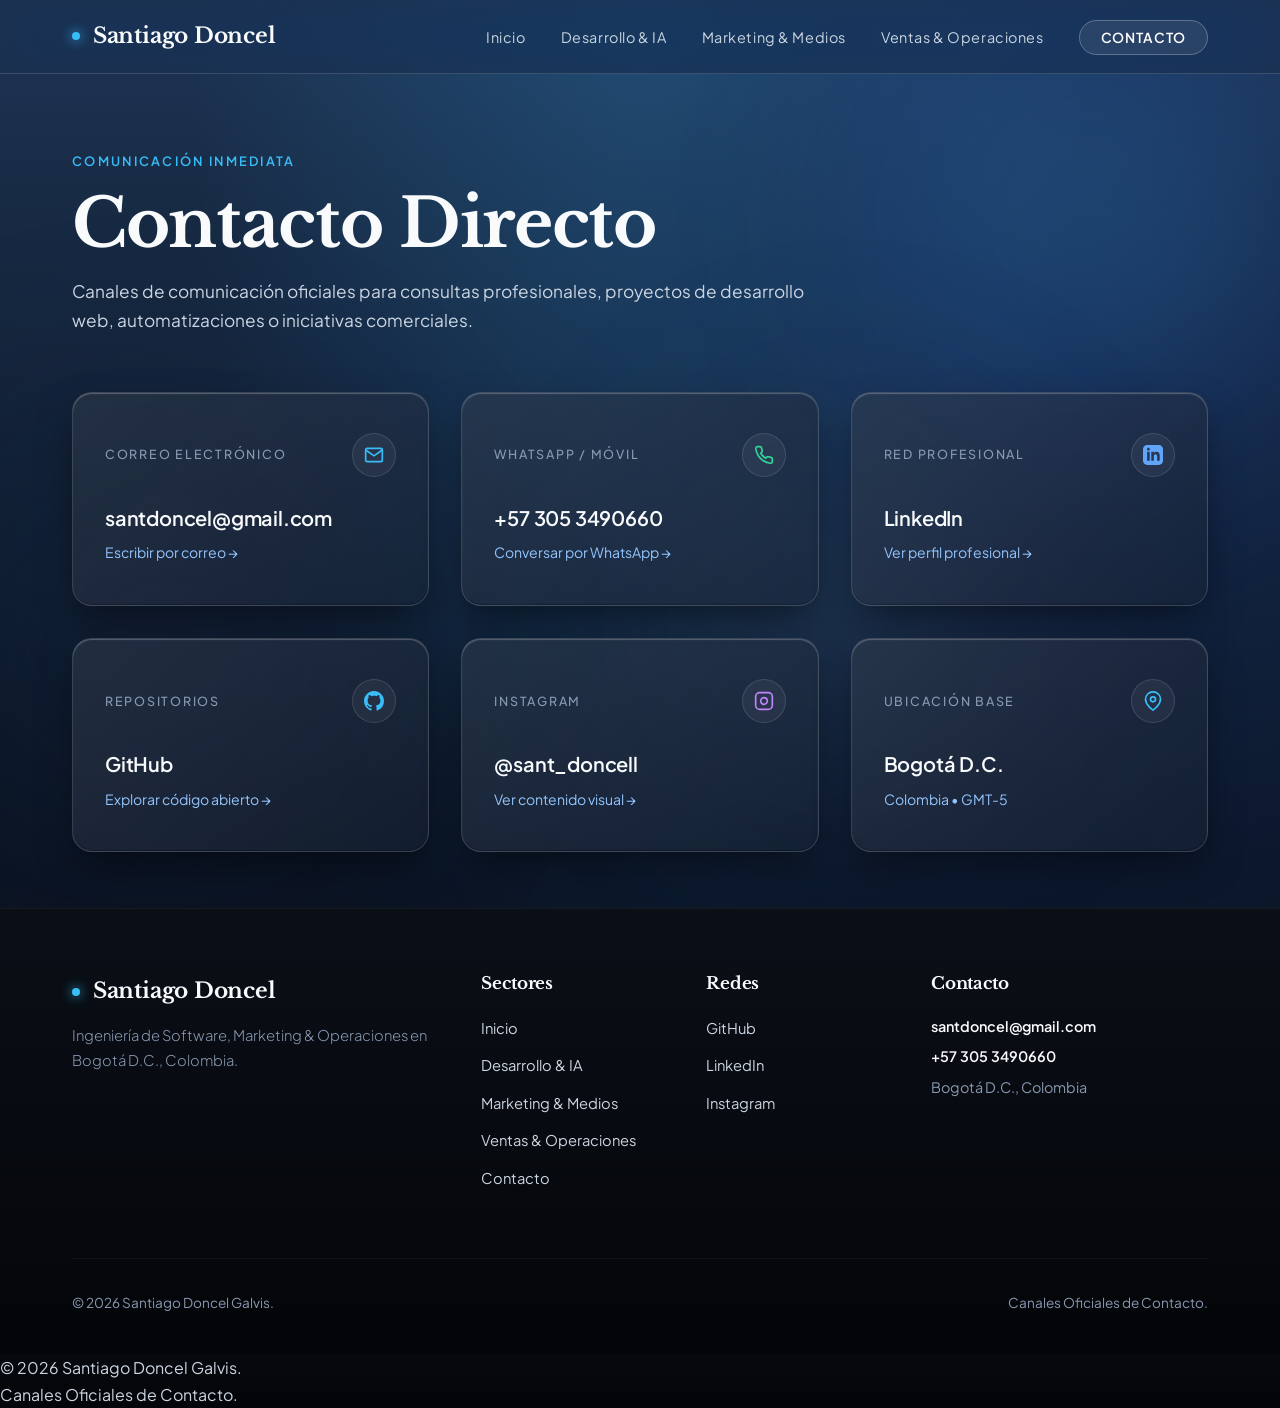
==== commit c5966eb7: "Add files via upload" ====
--- a/contacto.html
+++ b/contacto.html
@@ -1,4 +1,3 @@
-<<<<<<< HEAD
 <!DOCTYPE html>
 <html lang="es">
 <head>
@@ -217,231 +216,12 @@
       </div>
     </div>
   </footer>
+        <div>&copy; 2026 Santiago Doncel Galvis.</div>
+        <div>Canales Oficiales de Contacto.</div>
+      </div>
+    </div>
+  </footer>
 
   <script src="js/main.js"></script>
 </body>
-</html>
-=======
-<!DOCTYPE html>
-<html lang="es">
-<head>
-  <meta charset="UTF-8">
-  <meta name="viewport" content="width=device-width, initial-scale=1.0">
-  <meta name="description" content="Contacto Directo - Santiago Doncel Galvis. Correo electrónico, teléfono, WhatsApp, LinkedIn, GitHub e Instagram.">
-  <meta name="author" content="Santiago Doncel Galvis">
-  <title>Contacto Directo | Santiago Doncel Galvis</title>
-
-  <!-- Hojas de Estilo Modulares -->
-  <link rel="stylesheet" href="css/variables.css">
-  <link rel="stylesheet" href="css/animations.css">
-  <link rel="stylesheet" href="css/global.css">
-  <link rel="stylesheet" href="css/components.css">
-  <link rel="stylesheet" href="css/pages.css">
-
-  <link rel="icon" type="image/svg+xml" href="data:image/svg+xml,<svg xmlns='http://www.w3.org/2000/svg' viewBox='0 0 100 100'><rect width='100' height='100' rx='25' fill='%23050b18'/><text x='50%' y='64%' font-size='52' font-weight='500' fill='%23f8fafc' font-family='serif' text-anchor='middle'>SD</text></svg>">
-</head>
-<body>
-
-  <!-- Esferas Difuminadas con Transición Azul Claro -> Azul Oscuro -> Gris -->
-  <div class="ambient-glow ambient-glow-1" aria-hidden="true"></div>
-  <div class="ambient-glow ambient-glow-2" aria-hidden="true"></div>
-  <div class="ambient-glow ambient-glow-3" aria-hidden="true"></div>
-
-<!-- Encabezado y Navegación -->
-  <header class="main-header" role="banner">
-    <div class="nav-container">
-      <a href="index.html" class="nav-brand" aria-label="Inicio - Santiago Doncel">
-        <span class="brand-dot"></span>
-        <span class="brand-name">Santiago Doncel</span>
-      </a>
-
-      <button class="mobile-nav-toggle" aria-label="Abrir menú de navegación" aria-expanded="false">
-        <svg width="24" height="24" viewBox="0 0 24 24" fill="none" stroke="currentColor" stroke-width="2">
-          <line x1="3" y1="12" x2="21" y2="12"></line>
-          <line x1="3" y1="6" x2="21" y2="6"></line>
-          <line x1="3" y1="18" x2="21" y2="18"></line>
-        </svg>
-      </button>
-
-      <nav role="navigation">
-        <ul class="nav-menu">
-          <li><a href="index.html" class="nav-link">Inicio</a></li>
-          <li><a href="software.html" class="nav-link">Desarrollo & IA</a></li>
-          <li><a href="marketing.html" class="nav-link">Marketing & Medios</a></li>
-          <li><a href="ventas.html" class="nav-link">Ventas & Operaciones</a></li>
-          <li><a href="contacto.html" class="nav-link active nav-cta-btn">Contacto</a></li>
-        </ul>
-      </nav>
-    </div>
-  </header>
-
-  <!-- Contenido Principal -->
-  <main id="main-content" role="main">
-
-    <!-- HERO CONTACTO MINIMALISTA -->
-    <section class="section-padding" style="padding-top: 4.5rem; padding-bottom: 3.5rem;" aria-labelledby="contacto-hero-title">
-      <div class="container">
-        
-        <div class="section-header text-left">
-          <span class="section-kicker">Comunicación Inmediata</span>
-          <h1 id="contacto-hero-title" class="hero-title" style="font-size: clamp(2.5rem, 5.5vw, 4.2rem);">
-            Contacto <span class="text-serif-italic">Directo</span>
-          </h1>
-          <p class="section-description">
-            Canales de comunicación oficiales para consultas profesionales, proyectos de desarrollo web, automatizaciones o iniciativas comerciales.
-          </p>
-        </div>
-
-        <!-- CUADROS LIQUID GLASS DE CONTACTO DIRECTO -->
-        <div class="contact-direct-grid animate-fade-up">
-          
-          <!-- Correo Electrónico -->
-          <a href="mailto:santdoncel@gmail.com" class="contact-card-minimal">
-            <div class="contact-card-top">
-              <span class="contact-card-label">Correo Electrónico</span>
-              <div class="contact-card-icon">
-                <svg width="20" height="20" viewBox="0 0 24 24" fill="none" stroke="currentColor" stroke-width="2"><path d="M4 4h16c1.1 0 2 .9 2 2v12c0 1.1-.9 2-2 2H4c-1.1 0-2-.9-2-2V6c0-1.1.9-2 2-2z"></path><polyline points="22,6 12,13 2,6"></polyline></svg>
-              </div>
-            </div>
-            <div>
-              <div class="contact-card-val">santdoncel@gmail.com</div>
-              <span class="contact-card-sub">Escribir por correo &rarr;</span>
-            </div>
-          </a>
-
-          <!-- WhatsApp / Teléfono -->
-          <a href="https://wa.me/573053490660" target="_blank" rel="noopener noreferrer" class="contact-card-minimal">
-            <div class="contact-card-top">
-              <span class="contact-card-label">WhatsApp / Móvil</span>
-              <div class="contact-card-icon" style="color: #34d399;">
-                <svg width="20" height="20" viewBox="0 0 24 24" fill="none" stroke="currentColor" stroke-width="2"><path d="M22 16.92v3a2 2 0 0 1-2.18 2 19.79 19.79 0 0 1-8.63-3.07 19.5 19.5 0 0 1-6-6 19.79 19.79 0 0 1-3.07-8.67A2 2 0 0 1 4.11 2h3a2 2 0 0 1 2 1.72 12.84 12.84 0 0 0 .7 2.81 2 2 0 0 1-.45 2.11L8.09 9.91a16 16 0 0 0 6 6l1.27-1.27a2 2 0 0 1 2.11-.45 12.84 12.84 0 0 0 2.81.7A2 2 0 0 1 22 16.92z"></path></svg>
-              </div>
-            </div>
-            <div>
-              <div class="contact-card-val">+57 305 3490660</div>
-              <span class="contact-card-sub">Conversar por WhatsApp &rarr;</span>
-            </div>
-          </a>
-
-          <!-- LinkedIn -->
-          <a href="https://www.linkedin.com/in/santiago-doncel-4a2b92311/" target="_blank" rel="noopener noreferrer" class="contact-card-minimal">
-            <div class="contact-card-top">
-              <span class="contact-card-label">Red Profesional</span>
-              <div class="contact-card-icon" style="color: #60a5fa;">
-                <svg width="20" height="20" viewBox="0 0 24 24" fill="currentColor"><path d="M19 0h-14c-2.761 0-5 2.239-5 5v14c0 2.761 2.239 5 5 5h14c2.762 0 5-2.239 5-5v-14c0-2.761-2.238-5-5-5zm-11 19h-3v-11h3v11zm-1.5-12.268c-.966 0-1.75-.79-1.75-1.764s.784-1.764 1.75-1.764 1.75.79 1.75 1.764-.783 1.764-1.75 1.764zm13.5 12.268h-3v-5.604c0-3.368-4-3.113-4 0v5.604h-3v-11h3v1.765c1.396-2.586 7-2.777 7 2.476v6.759z"/></svg>
-              </div>
-            </div>
-            <div>
-              <div class="contact-card-val">LinkedIn</div>
-              <span class="contact-card-sub">Ver perfil profesional &rarr;</span>
-            </div>
-          </a>
-
-          <!-- GitHub -->
-          <a href="https://github.com/Santiago-Doncel" target="_blank" rel="noopener noreferrer" class="contact-card-minimal">
-            <div class="contact-card-top">
-              <span class="contact-card-label">Repositorios</span>
-              <div class="contact-card-icon">
-                <svg width="20" height="20" viewBox="0 0 24 24" fill="currentColor"><path d="M12 0C5.37 0 0 5.37 0 12c0 5.31 3.435 9.795 8.205 11.385.6.105.825-.255.825-.57 0-.285-.015-1.23-.015-2.235-3.015.555-3.795-.735-4.035-1.41-.135-.345-.72-1.41-1.23-1.695-.42-.225-1.02-.78-.015-.795.945-.015 1.62.87 1.845 1.23 1.08 1.815 2.805 1.305 3.495.99.105-.78.42-1.305.765-1.605-2.67-.3-5.46-1.335-5.46-5.925 0-1.305.465-2.385 1.23-3.225-.12-.3-.54-1.53.12-3.18 0 0 1.005-.315 3.3 1.23.96-.27 1.98-.405 3-.405s2.04.135 3 .405c2.295-1.56 3.3-1.23 3.3-1.23.66 1.65.24 2.88.12 3.18.765.84 1.23 1.905 1.23 3.225 0 4.605-2.805 5.625-5.475 5.925.435.375.81 1.095.81 2.22 0 1.605-.015 2.895-.015 3.3 0 .315.225.69.825.57A12.02 12.02 0 0024 12c0-6.63-5.37-12-12-12z"/></svg>
-              </div>
-            </div>
-            <div>
-              <div class="contact-card-val">GitHub</div>
-              <span class="contact-card-sub">Explorar código abierto &rarr;</span>
-            </div>
-          </a>
-
-          <!-- Instagram -->
-          <a href="https://www.instagram.com/sant_doncell?evlk=MTVpcDYzenp3eTBoOA==" target="_blank" rel="noopener noreferrer" class="contact-card-minimal">
-            <div class="contact-card-top">
-              <span class="contact-card-label">Instagram</span>
-              <div class="contact-card-icon" style="color: #c084fc;">
-                <svg width="20" height="20" viewBox="0 0 24 24" fill="none" stroke="currentColor" stroke-width="2"><rect x="2" y="2" width="20" height="20" rx="5" ry="5"></rect><path d="M16 11.37A4 4 0 1 1 12.63 8 4 4 0 0 1 16 11.37z"></path><line x1="17.5" y1="6.5" x2="17.51" y2="6.5"></line></svg>
-              </div>
-            </div>
-            <div>
-              <div class="contact-card-val">@sant_doncell</div>
-              <span class="contact-card-sub">Ver contenido visual &rarr;</span>
-            </div>
-          </a>
-
-          <!-- Ubicación -->
-          <div class="contact-card-minimal">
-            <div class="contact-card-top">
-              <span class="contact-card-label">Ubicación Base</span>
-              <div class="contact-card-icon">
-                <svg width="20" height="20" viewBox="0 0 24 24" fill="none" stroke="currentColor" stroke-width="2"><path d="M21 10c0 7-9 13-9 13s-9-6-9-13a9 9 0 0 1 18 0z"></path><circle cx="12" cy="10" r="3"></circle></svg>
-              </div>
-            </div>
-            <div>
-              <div class="contact-card-val">Bogotá D.C.</div>
-              <span class="contact-card-sub">Colombia • GMT-5</span>
-            </div>
-          </div>
-
-        </div>
-
-      </div>
-    </section>
-
-  </main>
-
-  <!-- Footer -->
-  <footer class="main-footer" role="contentinfo">
-    <div class="container">
-      <div class="footer-grid">
-        <div class="footer-col">
-          <div class="nav-brand" style="margin-bottom: 0.8rem;">
-            <span class="brand-dot"></span>
-            <span class="brand-name">Santiago Doncel</span>
-          </div>
-          <p style="font-size: 0.92rem; color: var(--color-text-muted); font-weight: 300;">
-            Ingeniería de Software, Marketing & Operaciones en Bogotá D.C., Colombia.
-          </p>
-        </div>
-
-        <div class="footer-col">
-          <h4>Sectores</h4>
-          <ul class="footer-links">
-            <li><a href="index.html">Inicio</a></li>
-            <li><a href="software.html">Desarrollo & IA</a></li>
-            <li><a href="marketing.html">Marketing & Medios</a></li>
-            <li><a href="ventas.html">Ventas & Operaciones</a></li>
-            <li><a href="contacto.html">Contacto</a></li>
-          </ul>
-        </div>
-
-        <div class="footer-col">
-          <h4>Redes</h4>
-          <ul class="footer-links">
-            <li><a href="https://github.com/Santiago-Doncel" target="_blank" rel="noopener noreferrer">GitHub</a></li>
-            <li><a href="https://www.linkedin.com/in/santiago-doncel-4a2b92311/" target="_blank" rel="noopener noreferrer">LinkedIn</a></li>
-            <li><a href="https://www.instagram.com/sant_doncell?evlk=MTVpcDYzenp3eTBoOA==" target="_blank" rel="noopener noreferrer">Instagram</a></li>
-          </ul>
-        </div>
-
-        <div class="footer-col">
-          <h4>Contacto</h4>
-          <p style="font-size: 0.9rem; color: var(--color-text-secondary); margin-bottom: 0.4rem;">
-            <strong>santdoncel@gmail.com</strong>
-          </p>
-          <p style="font-size: 0.9rem; color: var(--color-text-secondary); margin-bottom: 0.4rem;">
-            <strong>+57 305 3490660</strong>
-          </p>
-          <p style="font-size: 0.9rem; color: var(--color-text-muted);">
-            Bogotá D.C., Colombia
-          </p>
-        </div>
-      </div>
-
-      <div class="footer-bottom">
-        <div>&copy; 2026 Santiago Doncel Galvis.</div>
-        <div>Canales Oficiales de Contacto.</div>
-      </div>
-    </div>
-  </footer>
-
-  <script src="js/main.js"></script>
-</body>
-</html>
->>>>>>> a1565419508b571a4f28ba4d92d7b89ab48d0442
+</html>
